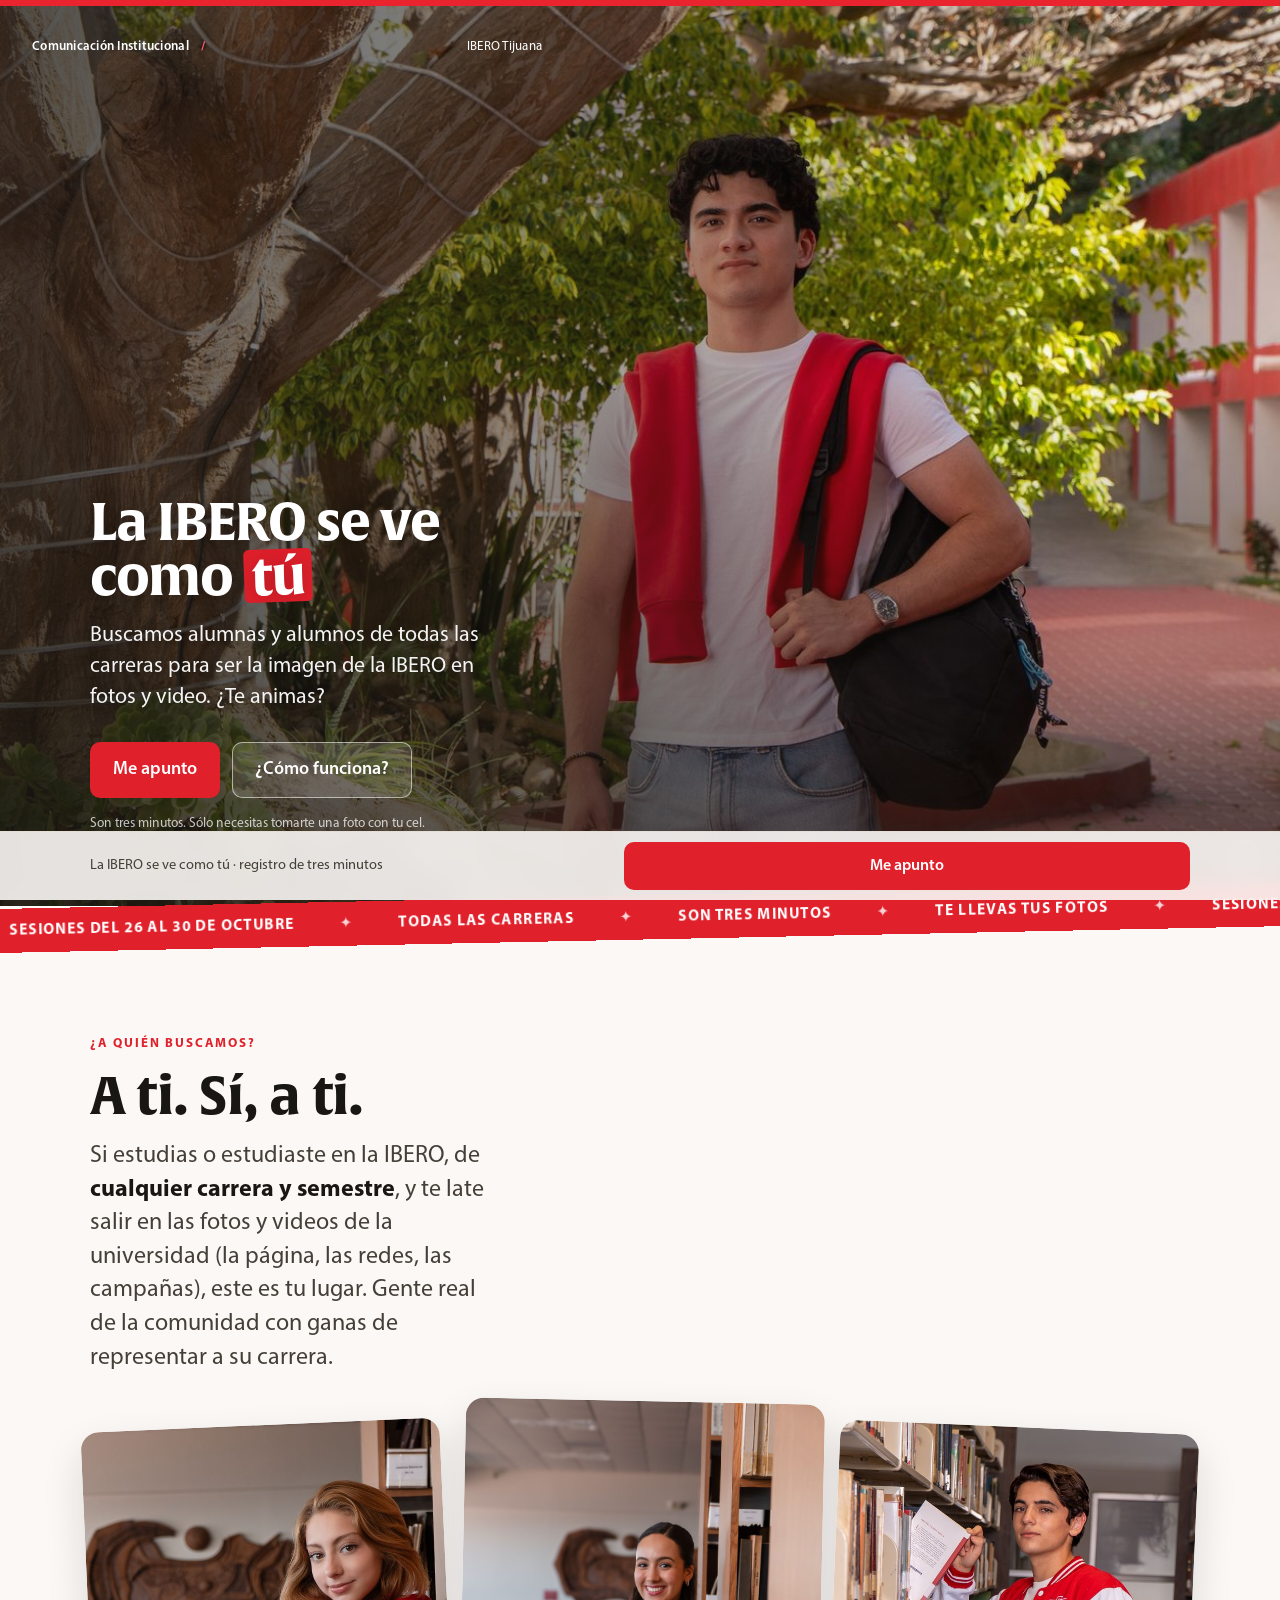
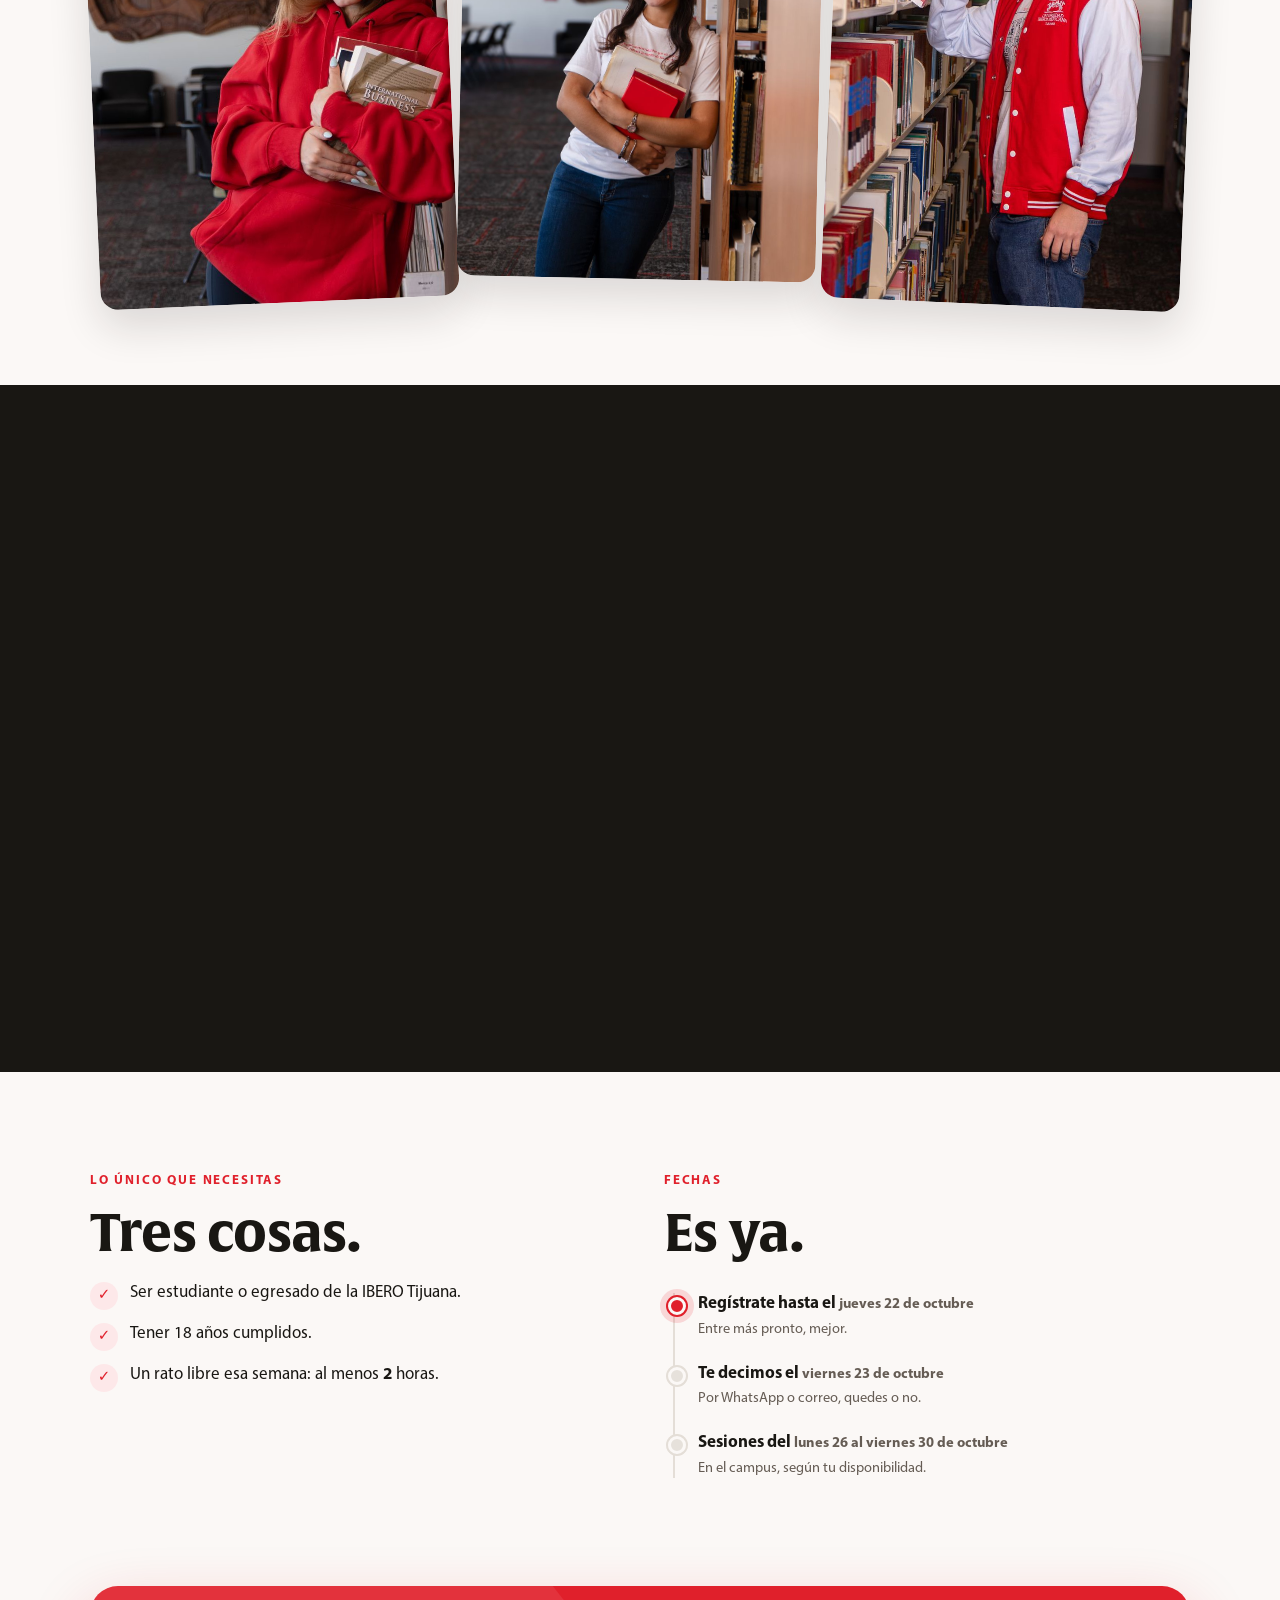
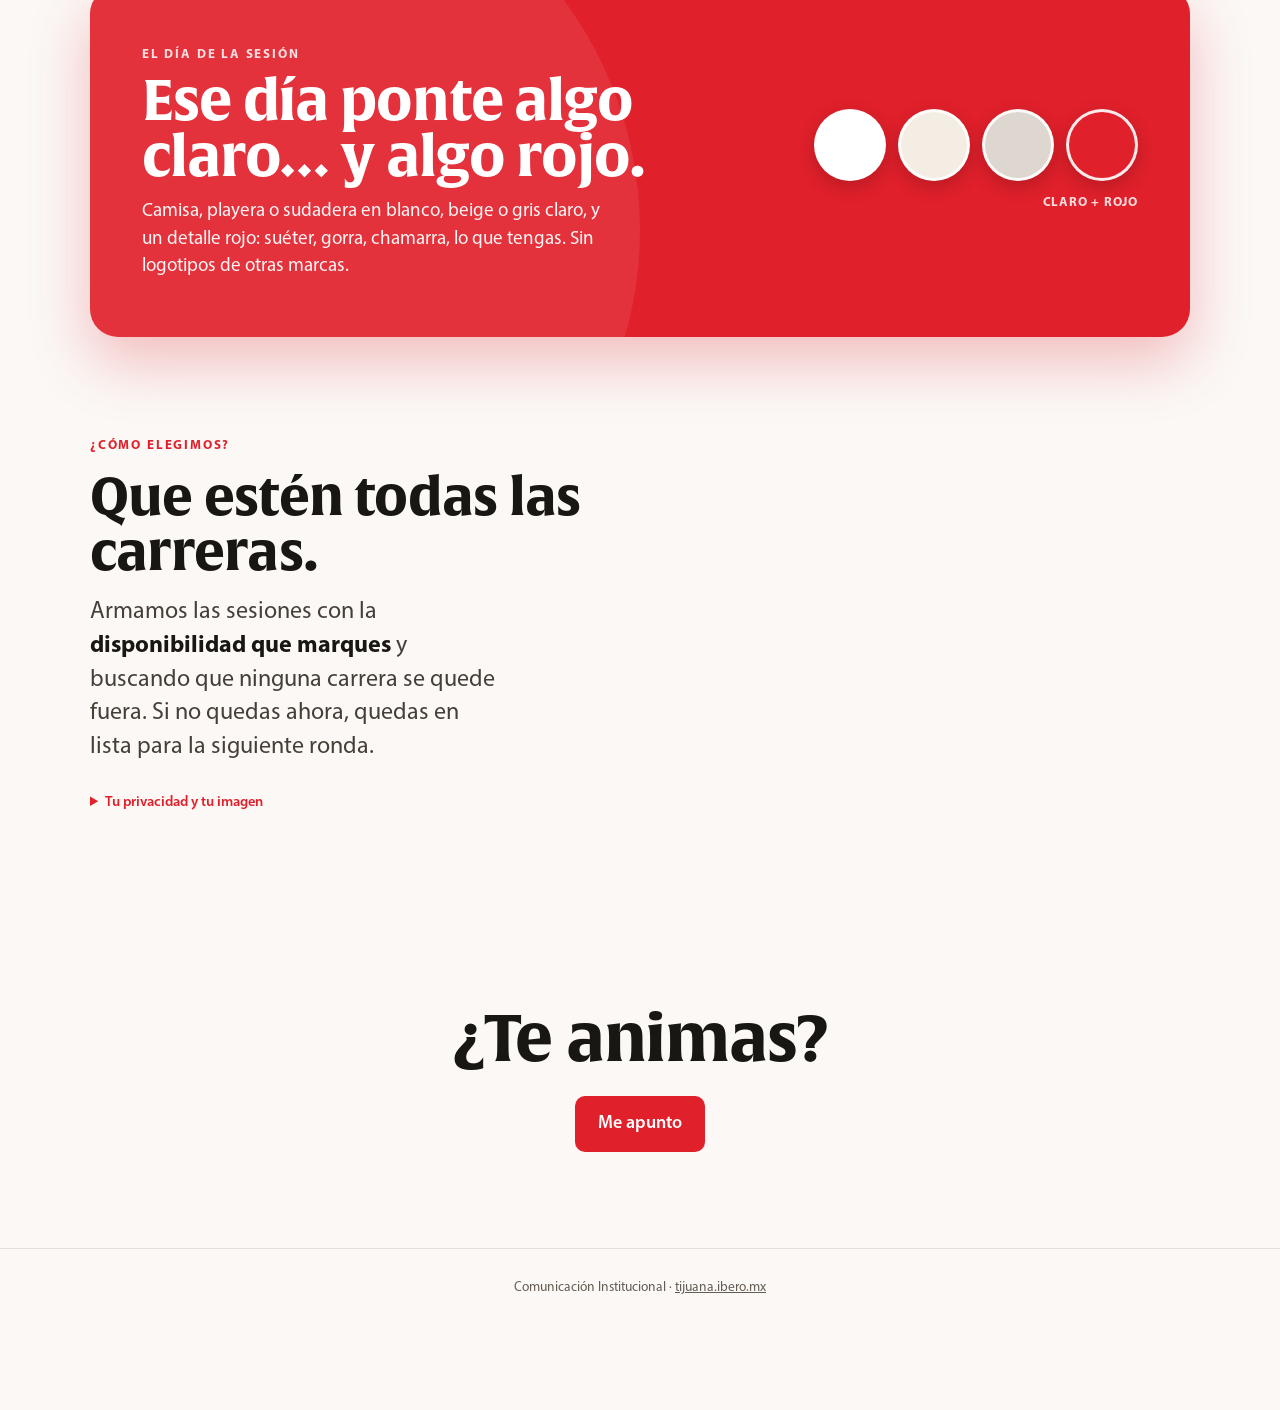
==== index.html @ a11f4ee4 "No convocados: todos los registrados sin sesión, de cualquier carrera v1.20" ====
<!doctype html>
<html lang="es">
<head>
<meta charset="utf-8">
<meta name="viewport" content="width=device-width, initial-scale=1, viewport-fit=cover">
<title>La IBERO se ve como tú · Convocatoria</title>
<meta name="description" content="Convocatoria para alumnas y alumnos de IBERO Tijuana que quieran ser la imagen de la universidad en fotos y video.">
<link rel="icon" href="data:image/svg+xml,%3Csvg xmlns='http://www.w3.org/2000/svg' viewBox='0 0 32 32'%3E%3Crect width='32' height='32' rx='7' fill='%23E0202B'/%3E%3Ccircle cx='16' cy='13' r='5' fill='%23fff'/%3E%3Cpath d='M7 27c1.5-5 5-7 9-7s7.5 2 9 7z' fill='%23fff'/%3E%3C/svg%3E">
<link rel="stylesheet" href="tipografia.css?v=1.20">
<link rel="stylesheet" href="estilos.css?v=1.20">
<link rel="stylesheet" href="inicio.css?v=1.20">
</head>
<body class="alegre">
<main>

  <!-- ══ Inicio · landing ═════════════════════════════════ -->
  <section id="inicio" class="vista">

    <header class="portada">
      <img class="fondo" id="portada-foto" alt="">
      <p class="rotulo"><b id="rotulo-area"></b> <span class="barra">/</span> IBERO Tijuana</p>
      <div class="dentro">
        <h1 class="entra" id="titulo"></h1>
        <p class="bajada entra" id="bajada"></p>
        <div class="acciones-portada entra">
          <button id="btn-empezar" class="btn primario grande">Me apunto</button>
          <a class="btn claro grande" href="#como">¿Cómo funciona?</a>
        </div>
        <p class="meta entra" style="color:rgba(255,255,255,.75);margin-top:16px">Son tres minutos. Sólo necesitas tomarte una foto con tu cel.</p>
      </div>
      <div class="pista" aria-hidden="true"></div>
    </header>

    <div class="cinta" aria-hidden="true"><div class="carril" id="cinta"></div></div>

    <section class="seccion" id="como">
      <div class="dentro">
        <span class="sello revela">¿A quién buscamos?</span>
        <h2 class="titulo-seccion revela">A ti. Sí, a ti.</h2>
        <p class="texto-grande revela" data-retardo="1">Si estudias o estudiaste en la IBERO, de <b>cualquier carrera y semestre</b>, y te late salir en las fotos y videos de la universidad (la página, las redes, las campañas), este es tu lugar. Gente real de la comunidad con ganas de representar a su carrera.</p>
        <div class="galeria revela" data-retardo="2" id="galeria"></div>
      </div>
    </section>

    <section class="seccion oscura">
      <div class="dentro">
        <span class="sello revela">¿Qué vas a hacer?</span>
        <h2 class="titulo-seccion revela">Nosotros ponemos la producción. Tú, la actitud.</h2>
        <div class="pasos3">
          <div class="paso3 revela" data-retardo="1">
            <div class="num">01</div>
            <h3>Te apuntas</h3>
            <p>Llenas este registro: tus datos, una foto para reconocerte y las horas en que puedes esa semana.</p>
          </div>
          <div class="paso3 revela" data-retardo="2">
            <div class="num">02</div>
            <h3>Te convocamos</h3>
            <p>El <span id="txt-aviso"></span> te decimos si quedaste en esta ronda, y en qué sesión. Todas las personas reciben respuesta.</p>
          </div>
          <div class="paso3 revela" data-retardo="3">
            <div class="num">03</div>
            <h3>La sesión</h3>
            <p>Una o dos sesiones de foto y video en el campus, de una a dos horas, entre el <span id="txt-rango"></span>. Te llevas <span id="txt-incentivo"></span>.</p>
          </div>
        </div>
      </div>
    </section>

    <section class="seccion">
      <div class="dentro dos">
        <div>
          <span class="sello revela">Lo único que necesitas</span>
          <h2 class="titulo-seccion revela">Tres cosas.</h2>
          <ul class="lista-check revela" data-retardo="1">
            <li><span>Ser estudiante o egresado de la IBERO Tijuana.</span></li>
            <li><span>Tener 18 años cumplidos.</span></li>
            <li><span>Un rato libre esa semana: al menos <b id="txt-minimo"></b> horas.</span></li>
          </ul>
        </div>
        <div>
          <span class="sello revela">Fechas</span>
          <h2 class="titulo-seccion revela">Es ya.</h2>
          <div class="linea-tiempo revela" data-retardo="1">
            <div class="hito fuerte"><div><b>Regístrate hasta el <span id="txt-cierre"></span></b><span>Entre más pronto, mejor.</span></div></div>
            <div class="hito"><div><b>Te decimos el <span id="txt-aviso-3"></span></b><span>Por WhatsApp o correo, quedes o no.</span></div></div>
            <div class="hito"><div><b>Sesiones del <span id="txt-rango-3"></span></b><span>En el campus, según tu disponibilidad.</span></div></div>
          </div>
        </div>
      </div>
    </section>

    <section class="seccion" style="padding-top:0">
      <div class="dentro">
        <div class="ropa revela">
          <div>
            <span class="sello">El día de la sesión</span>
            <h2 id="ropa-titulo"></h2>
            <p id="ropa-texto"></p>
          </div>
          <div class="muestras" id="ropa-muestras"></div>
        </div>
      </div>
    </section>

    <section class="seccion" style="padding-top:0">
      <div class="dentro">
        <span class="sello revela">¿Cómo elegimos?</span>
        <h2 class="titulo-seccion revela">Que estén todas las carreras.</h2>
        <p class="texto-grande revela" data-retardo="1">Armamos las sesiones con la <b>disponibilidad que marques</b> y buscando que ninguna carrera se quede fuera. Si no quedas ahora, quedas en lista para la siguiente ronda.</p>
        <details class="privacidad revela" data-retardo="2" style="margin-top:28px">
          <summary>Tu privacidad y tu imagen</summary>
          <p>Tus datos y la foto del registro sólo los ve el equipo de Comunicación, para convocarte; la foto no se publica. Si participas en una sesión, autorizas que tu imagen aparezca en materiales de la IBERO.</p>
          <p><b>Tus datos.</b> Nombre, carrera, semestre, correo y teléfono sirven sólo para esta convocatoria: elegir, convocar y coordinar las sesiones. Los ve únicamente el equipo de Comunicación Institucional; no se comparten fuera de la universidad ni se usan para otra cosa.</p>
          <p><b>La foto del registro.</b> Es sólo para relacionar tu nombre con tu cara al convocarte. No se publica y se borra al cerrar la convocatoria, junto con los datos de quienes no participaron.</p>
          <p><b>Tu imagen en las sesiones.</b> Si participas, autorizas a la Universidad Iberoamericana Tijuana a captar, editar y usar tu imagen y tu voz, fija o en movimiento, en materiales institucionales (sitio web, redes sociales, impresos, campañas de admisión y promoción y publicidad en vía pública), sin límite de territorio. El día de la sesión firmas el formato de autorización de uso de imagen.</p>
          <p><b>Puedes cambiar de opinión.</b> Puedes pedir que no se use tu imagen en materiales futuros escribiendo al contacto de abajo. Lo ya publicado o impreso no siempre se puede retirar.</p>
          <p id="liga-aviso"></p>
        </details>
      </div>
    </section>

    <section class="seccion cierre">
      <div class="dentro">
        <h2 class="revela">¿Te animas?</h2>
        <div id="aviso-cerrado" class="aviso alerta oculto" style="display:inline-block">El registro ya cerró. ¡Gracias por tu interés!</div>
        <div class="revela" data-retardo="1"><button class="btn primario grande" data-empezar>Me apunto</button></div>
      </div>
    </section>

    <footer class="pie-landing" id="pie-inicio"></footer>

    <div class="cta-fija" id="cta-fija">
      <div class="dentro">
        <span>La IBERO se ve como tú · registro de tres minutos</span>
        <button class="btn primario" data-empezar>Me apunto</button>
      </div>
    </div>
  </section>

  <!-- ══ Pasos ════════════════════════════════════════════ -->
  <section id="pasos" class="vista hoja oculto">
    <p class="rotulo"><b id="rotulo-area-2"></b> <span class="barra">/</span> IBERO Tijuana</p>
    <div class="progreso" style="margin-top:14px">
      <span class="paso-de" id="paso-de">Paso 1 de 4</span>
      <span class="barra"><i id="barra-progreso" style="width:25%"></i></span>
    </div>

    <!-- Paso 1 · datos -->
    <form id="paso-1" class="tarjeta paso" novalidate>
      <h2>Cuéntanos de ti</h2>
      <label class="campo">
        <span>Nombre completo</span>
        <input name="nombre" type="text" autocomplete="name" required minlength="5" maxlength="120" placeholder="Como aparece en tu credencial">
        <small class="error">Escribe tu nombre completo.</small>
      </label>
      <label class="campo">
        <span>Carrera</span>
        <select name="carrera" required><option value="">Elige tu carrera</option></select>
        <small class="error">Elige tu carrera.</small>
      </label>
      <label class="campo">
        <span>Semestre</span>
        <select name="semestre" required><option value="">Elige</option></select>
        <small class="ayuda">Si ya terminaste, elige «Egresado/a».</small>
        <small class="error">Elige tu semestre.</small>
      </label>
      <label class="campo">
        <span>Correo</span>
        <input name="correo" type="email" inputmode="email" autocomplete="email" required maxlength="120" placeholder="El que sí revisas">
        <small class="ayuda" id="ayuda-correo"></small>
        <small class="error">Escribe tu correo completo.</small>
      </label>
      <label class="campo">
        <span>Género</span>
        <select name="genero" required><option value="">Elige</option></select>
        <small class="error">Elige una opción.</small>
      </label>
      <label class="campo">
        <span>Teléfono o WhatsApp</span>
        <input name="telefono" type="tel" inputmode="tel" autocomplete="tel" required placeholder="10 dígitos">
        <small class="ayuda">Por aquí te avisamos si quedas.</small>
        <small class="error">Escribe un número de diez dígitos.</small>
      </label>
      <div class="acciones">
        <button type="button" class="btn secundario" data-atras>Atrás</button>
        <button type="submit" class="btn primario">Siguiente</button>
      </div>
    </form>

    <!-- Paso 2 · foto -->
    <div id="paso-2" class="tarjeta paso oculto">
      <h2>Una foto para reconocerte</h2>
      <p class="intro">Sólo para saber quién eres cuando te convoquemos. No se publica. De frente, con buena luz y sin lentes oscuros.</p>
      <div class="camara" id="camara">
        <video id="video" autoplay playsinline muted class="oculto"></video>
        <div class="guia oculto" id="guia"></div>
        <img id="foto-vista" alt="" class="oculto">
        <div class="vacio" id="camara-vacio"><span>Toca <b>Abrir la cámara</b> para tomarte la foto.</span></div>
      </div>
      <div id="camara-error" class="aviso alerta oculto"></div>
      <div class="camara-acciones">
        <button type="button" class="btn primario" id="btn-abrir-camara">Abrir la cámara</button>
        <button type="button" class="btn primario oculto" id="btn-tomar">Tomar la foto</button>
        <button type="button" class="btn secundario oculto" id="btn-repetir">Otra vez</button>
        <button type="button" class="btn secundario" id="btn-subir">Subir una foto</button>
        <input type="file" id="archivo" class="oculto" accept="image/*" capture="user">
      </div>
      <div class="acciones">
        <button type="button" class="btn secundario" data-atras>Atrás</button>
        <button type="button" class="btn primario" id="btn-foto-sig" disabled>Siguiente</button>
      </div>
    </div>

    <!-- Paso 3 · disponibilidad -->
    <div id="paso-3" class="tarjeta paso oculto">
      <h2>¿Cuándo puedes?</h2>
      <p class="intro">Marca <b>todas</b> las horas en que podrías estar en el campus del <span id="txt-rango-2"></span>. Toca o arrastra sobre las casillas; toca el día para marcarlo completo.</p>
      <div class="rejilla-envoltura">
        <div class="rejilla" id="rejilla" aria-label="Rejilla de disponibilidad"></div>
        <div class="rejilla-pie">
          <span>Marcaste <b id="cuenta-horas">0</b> horas</span>
          <button type="button" class="btn suave" id="btn-limpiar">Limpiar</button>
        </div>
      </div>
      <div id="aviso-horas" class="aviso alerta oculto"></div>
      <div class="acciones">
        <button type="button" class="btn secundario" data-atras>Atrás</button>
        <button type="button" class="btn primario" id="btn-disp-sig">Siguiente</button>
      </div>
    </div>

    <!-- Paso 4 · consentimiento -->
    <div id="paso-4" class="tarjeta paso oculto">
      <h2>Todo listo</h2>
      <div class="resumen">
        <img id="resumen-foto" alt="Tu foto">
        <dl id="resumen-datos"></dl>
      </div>
      <p class="meta" style="margin-top:8px">Disponibilidad: <b id="resumen-horas"></b>. Si algo está mal, regresa con <b>Atrás</b>.</p>

      <label class="casilla" id="casilla-datos">
        <input type="checkbox" id="chk-datos">
        <span>Acepto que Comunicación Institucional use estos datos y mi foto <b>sólo para esta convocatoria</b>, como dice el aviso de privacidad.</span>
      </label>
      <label class="casilla" id="casilla-imagen">
        <input type="checkbox" id="chk-imagen">
        <span>Si quedo convocado, <b>autorizo que mi imagen y mi voz aparezcan</b> en los materiales de la IBERO Tijuana, y firmaré la autorización el día de la sesión.</span>
      </label>
      <div id="aviso-envio" class="aviso peligro oculto"></div>
      <div class="acciones">
        <button type="button" class="btn secundario" data-atras>Atrás</button>
        <button type="button" class="btn primario" id="btn-enviar">Enviar mi registro</button>
      </div>
    </div>
  </section>

  <!-- ══ Listo ════════════════════════════════════════════ -->
  <section id="listo" class="vista hoja oculto">
    <p class="rotulo"><b id="rotulo-area-3"></b> <span class="barra">/</span> IBERO Tijuana</p>
    <div class="tarjeta centrado con-foto" style="margin-top:14px">
      <img id="listo-foto" class="foto-cabecera" alt="">
      <div class="cuerpo">
        <h2 id="listo-titulo">¡Ya quedó!</h2>
        <p class="intro">Tu registro está guardado. Te avisamos el <b id="txt-aviso-2"></b> por WhatsApp o correo, quedes o no.</p>
        <div id="aviso-prueba" class="aviso alerta oculto"></div>
        <div class="recordatorio">
          <div class="muestras" id="recordatorio-muestras"></div>
          <p><b id="recordatorio-titulo"></b><br>Por si te toca sesión: ve apartando la ropa.</p>
        </div>
        <p class="intro" style="margin-top:18px">Mientras, corre la voz en tu carrera: entre más carreras, mejor.</p>
      </div>
    </div>
    <footer class="pie" id="pie-listo"></footer>
  </section>

</main>
<div id="etiqueta-prueba" class="etiqueta-prueba oculto">Modo prueba · se puede avanzar sin llenar</div>
<canvas id="lienzo" class="oculto"></canvas>
<script src="config.js?v=1.20"></script>
<script src="almacen.js?v=1.20"></script>
<script src="formulario.js?v=1.20"></script>
</body>
</html>
---- tipografia.css ----
/* Tipografía institucional · copiada tal cual de LA PIZARRA/web/herramientas/generador-piezas.html
   (Alverata 400/700 y MyriadIbero 400/600/700, con acentos completos). No se regenera. */
@font-face{font-family:'Alverata';src:url([data-uri]) format('woff2');font-weight:400;font-style:normal;font-display:block}
@font-face{font-family:'Alverata';src:url([data-uri]) format('woff2');font-weight:700;font-style:normal;font-display:block}
@font-face{font-family:'MyriadIbero';src:url([data-uri]) format('woff2');font-weight:400;font-style:normal;font-display:block}
@font-face{font-family:'MyriadIbero';src:url([data-uri]) format('woff2');font-weight:600;font-style:normal;font-display:block}
@font-face{font-family:'MyriadIbero';src:url([data-uri]) format('woff2');font-weight:700;font-style:normal;font-display:block}
---- estilos.css ----
/* ═══════════════════════════════════════════════════════════
   Convocatoria · La IBERO se ve como tú
   Paleta editorial de LA PIZARRA (rojos oscuros, grises, negro,
   blanco; nunca naranja). Tema claro fijo: es un formulario
   público que se lee en celular y la interfaz del equipo es clara
   por decisión de Leo.
   ═══════════════════════════════════════════════════════════ */

:root {
  color-scheme: light;

  --capa-hundida: #E6E1DB;
  --capa-0:       #F1EDE9;   /* fondo de vista */
  --capa-1:       #FAF8F6;
  --capa-2:       #FFFFFF;   /* tarjeta */

  --tinta:        #191713;   /* 17.90 s/blanco */
  --tinta-media:  #463F38;   /* 10.35 */
  --tinta-tenue:  #655C54;   /*  6.54 */

  --marca-solida: #7B1E2E;   /* relleno; blanco encima = 10.16 */
  --marca-tinta:  #7B1E2E;
  --marca-velo:   #F6E9EB;
  --rojo-ibero:   #ea242f;   /* el filete superior */
  --accion:       #7B1E2E;   /* botón principal y acentos; la convocatoria lo sube a vivo */
  --accion-hover: #691a27;

  --linea-sutil:   #E4DED7;
  --linea-control: #857F77;  /* 3.96 s/blanco */
  --foco:          #7B1E2E;

  --ok:      #2E6B41;  --ok-velo:      #E4EFE7;
  --alerta:  #7A5A1B;  --alerta-velo:  #F5EEDD;
  --peligro: #96232B;  --peligro-velo: #F7E6E7;
  --info:    #2F4E7A;  --info-velo:    #E6EDF6;

  --f-titulo: 'Alverata', 'Iberoamericana', Georgia, serif;
  --f-texto:  'MyriadIbero', 'Iberoamericana', 'Segoe UI', system-ui, sans-serif;

  --radio: 10px;
  --sombra: 0 1px 2px rgba(25,23,19,.06), 0 6px 18px rgba(25,23,19,.06);
}

* { box-sizing: border-box; }
html { -webkit-text-size-adjust: 100%; }
body {
  margin: 0;
  background: var(--capa-0);
  color: var(--tinta);
  font: 16px/1.5 var(--f-texto);
  min-height: 100vh;
}
body::before {
  /* el filete institucional: rojo de la rúbrica, 6 px, arriba */
  content: ''; display: block; height: 6px; background: var(--rojo-ibero);
}

h1, h2, h3 { font-family: var(--f-titulo); font-weight: 700; line-height: 1.15; margin: 0; }
h1 { font-size: clamp(28px, 7vw, 40px); letter-spacing: -.01em; }
h2 { font-size: 22px; }
h3 { font-size: 17px; }
p { margin: 0; }
a { color: var(--marca-tinta); }
strong { font-weight: 700; }
small, .meta { font-size: 13.5px; color: var(--tinta-tenue); }

/* ── Rótulo de área (lockup del manual) ───────────────── */
.rotulo {
  display: inline-flex; align-items: center; gap: 8px;
  font-size: 13px; letter-spacing: .02em; color: var(--tinta-media);
}
.rotulo b { font-weight: 600; color: var(--tinta); }
.rotulo .barra { color: var(--accion); font-weight: 700; }

/* ── Hoja centrada ──────────────────────────────────────── */
.hoja { width: 100%; max-width: 560px; margin: 0 auto; padding: 28px 16px 72px; box-sizing: border-box; }
section.hoja.oculto { display: none !important; }
.hoja.ancha { max-width: none; padding-left: 20px; padding-right: 20px; }

.tarjeta {
  background: var(--capa-2); border: 1px solid var(--linea-sutil);
  border-radius: 14px; box-shadow: var(--sombra); padding: 22px 20px;
}
.tarjeta + .tarjeta { margin-top: 14px; }

/* ── Botones ───────────────────────────────────────────── */
.btn {
  display: inline-flex; align-items: center; justify-content: center; gap: 8px;
  min-height: 48px; padding: 0 22px; border-radius: var(--radio);
  border: 1px solid transparent; font: 600 16px/1 var(--f-texto);
  cursor: pointer; text-decoration: none; -webkit-tap-highlight-color: transparent;
  transition: background .15s, box-shadow .15s, transform .05s;
}
.btn:active { transform: translateY(1px); }
.btn.primario { background: var(--accion); color: #fff; }
.btn.primario:hover { background: var(--accion-hover); }
.btn.grande { min-height: 56px; font-size: 18px; }
.btn.secundario { background: var(--capa-2); color: var(--tinta); border-color: var(--linea-control); }
.btn.secundario:hover { background: var(--capa-1); }
.btn.suave { background: transparent; color: var(--marca-tinta); border-color: transparent; min-height: 40px; padding: 0 10px; }
.btn.peligro { background: var(--capa-2); color: var(--peligro); border-color: var(--peligro); }
.btn.ancho { width: 100%; }
.btn:disabled { opacity: .45; cursor: not-allowed; }
.btn:focus-visible, input:focus-visible, select:focus-visible, textarea:focus-visible, .celda:focus-visible {
  outline: 3px solid var(--foco); outline-offset: 2px;
}

/* ── Campos ────────────────────────────────────────────── */
.campo { display: block; margin-top: 16px; }
.campo > span {
  display: block; font-size: 14px; font-weight: 600; color: var(--tinta-media);
  margin-bottom: 6px;
}
.campo > span em { font-style: normal; font-weight: 400; color: var(--tinta-tenue); }
.campo input, .campo select, .campo textarea {
  width: 100%; min-height: 48px; padding: 10px 14px;
  border: 1px solid var(--linea-control); border-radius: var(--radio);
  background: var(--capa-2); color: var(--tinta);
  font: 16px/1.4 var(--f-texto);   /* 16 px: iOS no hace zoom */
}
.campo textarea { min-height: 90px; resize: vertical; }
.campo input:invalid:not(:placeholder-shown) { border-color: var(--peligro); }
.campo .ayuda { display: block; margin-top: 5px; font-size: 13px; color: var(--tinta-tenue); }
.campo .error { display: none; margin-top: 5px; font-size: 13.5px; color: var(--peligro); font-weight: 600; }
.campo.mal input, .campo.mal select { border-color: var(--peligro); }
.campo.mal .error { display: block; }
.fila { display: grid; grid-template-columns: 1fr 1fr; gap: 12px; }
@media (max-width: 420px) { .fila { grid-template-columns: 1fr; gap: 0; } }

/* ── Avisos ────────────────────────────────────────────── */
.aviso {
  border-radius: var(--radio); padding: 12px 14px; font-size: 14.5px;
  border: 1px solid transparent; margin-top: 14px;
}
.aviso.ok      { background: var(--ok-velo);      color: var(--ok);      border-color: #c6ddcc; }
.aviso.alerta  { background: var(--alerta-velo);  color: var(--alerta);  border-color: #e4d6b4; }
.aviso.peligro { background: var(--peligro-velo); color: var(--peligro); border-color: #ebc9cc; }
.aviso.info    { background: var(--info-velo);    color: var(--info);    border-color: #c5d3e6; }

.chip {
  display: inline-block; padding: 3px 10px; border-radius: 20px;
  font-size: 12.5px; font-weight: 600; letter-spacing: .02em; white-space: nowrap;
}
.chip.nueva      { background: var(--info-velo);    color: var(--info); }
.chip.convocada  { background: var(--ok-velo);      color: var(--ok); }
.chip.descartada { background: var(--capa-hundida); color: var(--tinta-tenue); }

/* ── Casillas ──────────────────────────────────────────── */
.casilla {
  display: grid; grid-template-columns: 26px 1fr; gap: 12px; align-items: start;
  padding: 14px; border: 1px solid var(--linea-sutil); border-radius: var(--radio);
  background: var(--capa-1); margin-top: 12px; cursor: pointer; font-size: 15px;
}
.casilla input { width: 22px; height: 22px; margin: 2px 0 0; accent-color: var(--accion); cursor: pointer; }
.casilla.mal { border-color: var(--peligro); background: var(--peligro-velo); }

/* ── Progreso ──────────────────────────────────────────── */
.progreso { display: flex; align-items: center; gap: 10px; margin: 0 0 14px; }
.progreso .paso-de { font-size: 13px; font-weight: 600; color: var(--tinta-tenue); letter-spacing: .04em; text-transform: uppercase; }
.progreso .barra { flex: 1; height: 4px; background: var(--capa-hundida); border-radius: 4px; overflow: hidden; }
.progreso .barra i { display: block; height: 100%; background: var(--accion); transition: width .25s; }

.acciones { display: flex; gap: 10px; margin-top: 22px; }
.acciones .btn.primario { flex: 1; }

/* ── Rejilla de disponibilidad ─────────────────────────── */
.rejilla-envoltura { margin-top: 14px; }
.rejilla {
  display: grid; gap: 4px; user-select: none; touch-action: none;
  grid-template-columns: 52px repeat(var(--dias, 5), 1fr);
}
.rejilla .cabeza {
  text-align: center; font-size: 12.5px; line-height: 1.2; font-weight: 600;
  color: var(--tinta-media); padding: 6px 0; border-radius: 8px; cursor: pointer;
  background: var(--capa-1); border: 1px solid var(--linea-sutil);
}
.rejilla .cabeza b { display: block; font-size: 15px; color: var(--tinta); }
.rejilla .cabeza.llena { background: var(--marca-velo); border-color: var(--accion); color: var(--accion); }
.rejilla .hora {
  font-size: 12.5px; color: var(--tinta-tenue); text-align: right; padding-right: 6px;
  display: flex; align-items: center; justify-content: flex-end; font-variant-numeric: tabular-nums;
}
.celda {
  min-height: 38px; border-radius: 7px; border: 1px solid var(--linea-sutil);
  background: var(--capa-2); cursor: pointer; transition: background .08s;
}
.celda.si { background: var(--accion); border-color: var(--accion); }
.celda.si::after { content: '✓'; color: #fff; font-size: 14px; font-weight: 700; display: block; text-align: center; line-height: 36px; }
.rejilla-pie { display: flex; justify-content: space-between; align-items: center; margin-top: 10px; font-size: 14px; color: var(--tinta-media); }
.rejilla-pie b { color: var(--accion); }

/* ── Cámara ─────────────────────────────────────────────── */
.camara {
  position: relative; width: 100%; max-width: 320px; margin: 14px auto 0;
  aspect-ratio: 3 / 4; background: var(--capa-hundida); border-radius: 14px; overflow: hidden;
}
.camara video, .camara img, .camara canvas {
  width: 100%; height: 100%; object-fit: cover; display: block;
}
.camara video { transform: scaleX(-1); }   /* espejo, como se ve uno en el teléfono */
.camara .guia {
  position: absolute; inset: 10% 18%; border: 2px dashed rgba(255,255,255,.75);
  border-radius: 50% / 40%; pointer-events: none;
}
.camara .vacio {
  position: absolute; inset: 0; display: grid; place-items: center; text-align: center;
  padding: 24px; color: var(--tinta-tenue); font-size: 14.5px;
}
.camara-acciones { display: flex; flex-wrap: wrap; gap: 10px; justify-content: center; margin-top: 14px; }
input[type=file].oculto { position: absolute; width: 1px; height: 1px; opacity: 0; pointer-events: none; }

/* ── Resumen final ─────────────────────────────────────── */
.resumen { display: grid; grid-template-columns: 72px 1fr; gap: 14px; align-items: center; margin-top: 14px; }
.resumen img { width: 72px; height: 96px; object-fit: cover; border-radius: 8px; }
.resumen dl { margin: 0; font-size: 14.5px; }
.resumen dt { color: var(--tinta-tenue); font-size: 12.5px; }
.resumen dd { margin: 0 0 4px; }

.folio {
  font: 700 34px/1 var(--f-titulo); letter-spacing: .08em; color: var(--accion);
  text-align: center; margin: 16px 0 6px;
}

/* ── Lista para leer (inicio) ──────────────────────────── */
.bloques { display: grid; gap: 14px; margin-top: 18px; }
.bloque h3 { color: var(--accion); margin-bottom: 4px; }
.bloque p { font-size: 15.5px; color: var(--tinta-media); }
details.privacidad { margin-top: 14px; font-size: 14.5px; color: var(--tinta-media); }
details.privacidad summary { cursor: pointer; font-weight: 600; color: var(--accion); }
details.privacidad p { margin-top: 8px; }

footer.pie { text-align: center; font-size: 13px; color: var(--tinta-tenue); margin-top: 28px; line-height: 1.6; }
footer.pie a { color: inherit; }

.oculto { display: none !important; }
.centrado { text-align: center; }

/* ═══ Vista del equipo ══════════════════════════════════ */
.barra-equipo {
  display: flex; flex-wrap: wrap; align-items: center; gap: 10px 14px; margin-bottom: 18px;
}
.barra-equipo h1 { font-size: 26px; }
.barra-equipo .rotulo { display: flex; gap: 8px; width: max-content; }
.barra-equipo .cuenta { font-size: 14px; color: var(--tinta-tenue); }
.barra-equipo .derecha { margin-left: auto; display: flex; gap: 8px; flex-wrap: wrap; }
.btn.chico { min-height: 38px; padding: 0 14px; font-size: 14px; }

.filtros { display: flex; flex-wrap: wrap; gap: 10px; align-items: end; margin-top: 14px; }
.filtros .campo { margin: 0; flex: 1 1 160px; }
.filtros .campo input, .filtros .campo select { min-height: 42px; padding: 6px 12px; font-size: 15px; }

.dos-columnas { display: grid; grid-template-columns: minmax(0, 1fr) minmax(0, 1fr); gap: 18px; margin-top: 18px; align-items: start; }
@media (max-width: 900px) { .dos-columnas { grid-template-columns: 1fr; } }

/* mapa de calor */
.calor {
  display: grid; gap: 3px; margin-top: 12px;
  grid-template-columns: 52px repeat(var(--dias, 5), 1fr);
}
.calor .cabeza { text-align: center; font-size: 12.5px; font-weight: 600; color: var(--tinta-media); padding: 4px 0; line-height: 1.2; }
.calor .cabeza b { display: block; font-size: 14px; color: var(--tinta); }
.calor .hora { font-size: 12px; color: var(--tinta-tenue); text-align: right; padding-right: 6px; display: flex; align-items: center; justify-content: flex-end; font-variant-numeric: tabular-nums; }
.calor .c {
  min-height: 34px; border-radius: 6px; display: grid; place-items: center;
  font-size: 13.5px; font-weight: 600; cursor: pointer; border: 2px solid transparent;
  font-variant-numeric: tabular-nums; -webkit-tap-highlight-color: transparent;
}
.calor .c.elegida { border-color: var(--tinta); }
.calor-leyenda { display: flex; align-items: center; gap: 8px; margin-top: 10px; font-size: 12.5px; color: var(--tinta-tenue); }
.calor-leyenda i { display: inline-block; width: 18px; height: 12px; border-radius: 3px; }

/* sesiones */
.sesiones { display: grid; grid-template-columns: repeat(auto-fit, minmax(260px, 1fr)); gap: 12px; margin-top: 12px; }
.sesion { border: 1px solid var(--linea-sutil); border-radius: 14px; background: var(--capa-1); padding: 12px 14px 14px; display: flex; flex-direction: column; gap: 8px; }
.sesion .cuando { display: flex; align-items: baseline; gap: 10px; flex-wrap: wrap; }
.sesion .cuando b { font: 700 18px/1.1 var(--f-titulo); color: var(--tinta); }
.sesion .cuando span { font-size: 13px; color: var(--tinta-tenue); }
.sesion .quienes { display: grid; gap: 4px; }
.sesion .persona { display: grid; grid-template-columns: 30px 1fr auto; gap: 8px; align-items: center; background: var(--capa-2); border: 1px solid var(--linea-sutil); border-radius: 9px; padding: 4px 6px 4px 4px; font-size: 13px; cursor: pointer; }
.sesion .persona:hover { border-color: var(--linea-control); }
.sesion .persona img, .sesion .persona .sinfoto { width: 30px; height: 38px; object-fit: cover; border-radius: 6px; background: var(--capa-hundida); display: grid; place-items: center; font: 700 13px var(--f-titulo); color: var(--tinta-tenue); }
.sesion .persona .quien { min-width: 0; }
.sesion .persona .quien b { display: block; white-space: nowrap; overflow: hidden; text-overflow: ellipsis; font-size: 13px; }
.sesion .persona .quien small { display: block; color: var(--tinta-tenue); font-size: 11.5px; white-space: nowrap; overflow: hidden; text-overflow: ellipsis; }
.sesion .persona .quien small i { font-style: normal; color: var(--tinta-media); font-weight: 600; }
.sesion .persona .quien small i.ojo { color: var(--alerta); }
.sesion .quitar { border: 0; background: none; color: var(--tinta-tenue); font-size: 18px; line-height: 1; cursor: pointer; padding: 2px 6px; border-radius: 6px; }
.sesion .quitar:hover { background: var(--peligro-velo); color: var(--peligro); }
.sesion .agregar { display: flex; gap: 6px; margin-top: 4px; }
.sesion .agregar select { flex: 1; min-height: 36px; padding: 4px 8px; font-size: 13px; border: 1px solid var(--linea-control); border-radius: 8px; background: var(--capa-2); color: var(--tinta); }
.sesion .vacia { font-size: 13px; color: var(--tinta-tenue); padding: 6px 2px; }

/* WhatsApp */
.wa { display: inline-flex; align-items: center; gap: 5px; border: 1px solid var(--ok); background: var(--capa-2); color: var(--ok);
      font: 700 12px var(--f-texto); padding: 4px 9px; border-radius: 14px; cursor: pointer; white-space: nowrap; }
.wa svg { width: 13px; height: 13px; fill: currentColor; flex: none; }
.wa:hover { background: var(--ok-velo); }
.wa.hecho { border-color: var(--linea-sutil); color: var(--tinta-tenue); font-weight: 600; }
.wa.hecho:hover { background: var(--capa-1); }
.wa-confirma { display: inline-flex; align-items: center; gap: 4px; font-size: 12px; font-weight: 700; color: var(--alerta); white-space: nowrap; }
.wa-confirma .wa { padding: 3px 9px; }
.wa-confirma .wa.si { background: var(--ok); color: #fff; border-color: var(--ok); }
.wa-confirma .wa.no { color: var(--tinta-tenue); border-color: var(--linea-control); }
.sesion .persona { grid-template-columns: 30px 1fr auto auto; }
.sesion.no-convocados { background: var(--capa-0); border-style: dashed; }
.avisos-resumen { margin-top: 12px; }
.avisos-resumen b { color: var(--tinta); }
.ficha-wa { margin-left: auto; display: flex; align-items: center; gap: 8px; }
.ficha-wa .wa { font-size: 13.5px; padding: 9px 14px; border-radius: var(--radio); }
.ficha-wa small { color: var(--tinta-tenue); font-size: 12px; }

/* estadísticas */
.estadisticas .paneles { display: grid; grid-template-columns: minmax(0, 1.4fr) minmax(0, 1fr); gap: 28px; margin-top: 16px; }
@media (max-width: 900px) { .estadisticas .paneles { grid-template-columns: 1fr; } }
.panel h3 { font-size: 15px; margin-bottom: 10px; }
.panel h3 small { font-weight: 400; color: var(--tinta-tenue); font-size: 12.5px; }
.barras { display: grid; gap: 5px; }
.barra {
  display: grid; grid-template-columns: minmax(120px, 190px) 1fr 44px; align-items: center; gap: 10px;
  background: none; border: 0; padding: 3px 4px; border-radius: 8px; font: inherit; color: var(--tinta); cursor: pointer; text-align: left;
}
.barra:hover { background: var(--capa-1); }
.barra.activo { background: color-mix(in srgb, var(--tono) 12%, white); }
.barra .nombre { font-size: 13px; white-space: nowrap; overflow: hidden; text-overflow: ellipsis; display: flex; align-items: center; gap: 7px; }
.barra .nombre i { width: 9px; height: 9px; border-radius: 50%; background: var(--tono); flex: none; }
.barra .pista { height: 14px; background: var(--capa-hundida); border-radius: 7px; overflow: hidden; }
.barra .pista b { display: block; height: 100%; background: var(--tono); border-radius: 7px; min-width: 2px; }
.barra .n { font-size: 13px; font-weight: 700; font-variant-numeric: tabular-nums; text-align: right; }
.barra .n small { font-weight: 400; color: var(--tinta-tenue); font-size: 11px; }
.barra.cero { opacity: .55; }
.barra.cero .pista b { display: none; }
.faltan { margin-top: 10px; font-size: 13px; }
.faltan b { color: var(--peligro); }
.genero-barra { display: flex; height: 26px; border-radius: 8px; overflow: hidden; background: var(--capa-hundida); }
.genero-barra button { border: 0; padding: 0 8px; min-width: 34px; color: #fff; font: 700 13px var(--f-texto); cursor: pointer; white-space: nowrap; overflow: hidden; }
.genero-barra button.activo { outline: 3px solid var(--tinta); outline-offset: -3px; }
.genero-barra .mujer { background: #A32A6E; } .genero-barra .hombre { background: #2F4E7A; } .genero-barra .otro { background: #655C54; } .genero-barra .sin { background: #B9B0A8; color: var(--tinta); }
.mejores { margin: 0; padding-left: 20px; font-size: 13.5px; display: grid; gap: 4px; }
.mejores li span { color: var(--tinta-tenue); }
.mejores li b { font-variant-numeric: tabular-nums; }
.mejores li { cursor: pointer; }
.mejores li:hover { color: var(--marca-tinta); }
.fichas-cabeza { align-items: center; }

/* cifras y carreras */
.cifras { display: flex; flex-wrap: wrap; gap: 8px 28px; align-items: baseline; }
.cifras b { font: 700 26px/1 var(--f-titulo); color: var(--tinta); margin-right: 6px; }
.cifras span { font-size: 14px; color: var(--tinta-tenue); }
.carreras { display: flex; flex-wrap: wrap; gap: 8px; margin-top: 14px; }
.carrera-chip {
  display: inline-flex; align-items: center; gap: 8px; padding: 6px 12px 6px 8px; border-radius: 20px;
  border: 1px solid var(--linea-sutil); background: var(--capa-2); font: 600 13.5px var(--f-texto); color: var(--tinta-media);
  cursor: pointer; -webkit-tap-highlight-color: transparent;
}
.carrera-chip i { width: 12px; height: 12px; border-radius: 50%; display: block; background: var(--tono); }
.carrera-chip b { font-size: 13px; color: #fff; background: var(--tono); padding: 1px 8px; border-radius: 12px; font-variant-numeric: tabular-nums; }
.carrera-chip.vacio { opacity: .5; }
.carrera-chip.activo { border-color: var(--tono); background: color-mix(in srgb, var(--tono) 10%, white); color: var(--tinta); }
.carrera-chip:hover { border-color: var(--tono); }
.cabeza-seccion { display: flex; flex-wrap: wrap; justify-content: space-between; align-items: flex-end; gap: 10px 20px; margin-bottom: 8px; }
.cabeza-seccion .meta { margin-top: 2px; }
.filtros.compactos { margin-top: 0; }
.filtros.compactos .campo { flex: 0 1 200px; }
.calor.ancho { grid-template-columns: 52px repeat(var(--dias, 5), 1fr); }
.calor.ancho .c { min-height: 30px; font-size: 13px; }
/* dos columnas: el calendario a la izquierda, fijo al hacer scroll; las fichas a la derecha */
.tablero-dos { display: grid; grid-template-columns: minmax(380px, 460px) minmax(0, 1fr); gap: 14px; margin-top: 14px; align-items: start; }
.tablero-dos > .tarjeta { margin-top: 0; }
.columna-calor { position: sticky; top: 12px; }
@media (max-width: 1000px) { .tablero-dos { grid-template-columns: 1fr; } .columna-calor { position: static; } }

/* fichas compactas en rejilla: foto chica a la izquierda, datos a la derecha */
.fichas { display: grid; grid-template-columns: repeat(auto-fill, minmax(290px, 1fr)); gap: 10px; margin-top: 14px; }
.ficha-mini {
  background: var(--capa-2); border: 1px solid var(--linea-sutil); border-radius: 12px; overflow: hidden; cursor: pointer;
  text-align: left; font: inherit; color: inherit; padding: 0; display: grid; grid-template-columns: 96px 1fr; gap: 10px;
  border-left: 5px solid var(--tono, var(--linea-sutil)); transition: box-shadow .15s, transform .15s;
}
.ficha-mini:hover { box-shadow: var(--sombra); transform: translateY(-1px); }
.ficha-mini .retrato { position: relative; background: var(--capa-hundida); min-height: 118px; }
.ficha-mini .retrato img { width: 100%; height: 100%; object-fit: cover; display: block; position: absolute; inset: 0; }
.ficha-mini .retrato .sinfoto { position: absolute; inset: 0; display: grid; place-items: center; font: 700 30px var(--f-titulo); color: var(--tinta-tenue); }
.ficha-mini .retrato .chip { position: absolute; left: 5px; top: 5px; font-size: 11px; padding: 2px 7px; box-shadow: 0 1px 3px rgba(0,0,0,.2); }
.ficha-mini .retrato .horas { position: absolute; right: 5px; bottom: 5px; background: rgba(25,23,19,.78); color: #fff; font-size: 11.5px; font-weight: 700; padding: 2px 7px; border-radius: 10px; }
.ficha-mini .cuerpo { padding: 9px 10px 9px 0; display: grid; gap: 3px; align-content: center; min-width: 0; }
.ficha-mini .nombre { font-weight: 700; font-size: 14px; line-height: 1.2; }
.ficha-mini .carrera { display: flex; align-items: center; gap: 6px; font-size: 12.5px; color: var(--tinta-media); min-width: 0; }
.ficha-mini .carrera span { white-space: nowrap; overflow: hidden; text-overflow: ellipsis; }
.ficha-mini .carrera i { width: 8px; height: 8px; border-radius: 50%; background: var(--tono); flex: none; }
.ficha-mini .contacto { font-size: 12.5px; color: var(--tinta-tenue); white-space: nowrap; overflow: hidden; text-overflow: ellipsis; }
.ficha-mini .dias { display: flex; gap: 3px; margin-top: 3px; max-width: 150px; }
.ficha-mini .dias i { flex: 1; height: 16px; border-radius: 3px; background: var(--capa-hundida); font-size: 10px; font-style: normal; font-weight: 700; color: var(--tinta-tenue); display: grid; place-items: center; }
.ficha-mini .dias i.si { background: var(--marca-solida); color: #fff; }
.ficha-mini .cuando { display: none; }
.ficha-mini .retrato .chip.nueva { display: none; }
.ficha-mini .genero { font-size: 11px; color: var(--tinta-tenue); }
@media (max-width: 480px) { .fichas { grid-template-columns: 1fr; gap: 8px; } }

/* lista de alumnos (versión anterior, por si se usa) */
.lista { display: grid; gap: 10px; margin-top: 12px; }
.alumno {
  display: grid; grid-template-columns: 56px 1fr auto; gap: 12px; align-items: center;
  background: var(--capa-2); border: 1px solid var(--linea-sutil); border-radius: 12px;
  padding: 10px 12px; cursor: pointer; text-align: left; font: inherit; color: inherit; width: 100%;
}
.alumno:hover { border-color: var(--linea-control); }
.alumno img, .alumno .sinfoto { width: 56px; height: 72px; object-fit: cover; border-radius: 8px; background: var(--capa-hundida); }
.alumno .sinfoto { display: grid; place-items: center; font: 700 20px var(--f-titulo); color: var(--tinta-tenue); }
.alumno .nombre { font-weight: 700; font-size: 15.5px; }
.alumno .linea { font-size: 13.5px; color: var(--tinta-media); }
.alumno .horas { font-size: 13px; color: var(--tinta-tenue); text-align: right; }
.alumno .horas b { display: block; font-size: 18px; color: var(--tinta); font-family: var(--f-titulo); }
.vacio { padding: 30px; text-align: center; color: var(--tinta-tenue); font-size: 14.5px; }

/* ficha */
.velo {
  position: fixed; inset: 0; background: rgba(25,23,19,.46); display: grid;
  place-items: center; padding: 16px; z-index: 50;
}
.ficha {
  background: var(--capa-2); border-radius: 16px; width: 100%; max-width: 620px;
  max-height: calc(100vh - 32px); overflow: auto; padding: 22px; position: relative;
}
.ficha .cerrar {
  position: absolute; top: 10px; right: 10px; width: 40px; height: 40px; border-radius: 50%;
  border: 0; background: var(--capa-1); font-size: 20px; cursor: pointer; color: var(--tinta-media);
}
.ficha-cabeza { display: grid; grid-template-columns: 120px 1fr; gap: 16px; align-items: start; }
.ficha-cabeza img { width: 120px; height: 160px; object-fit: cover; border-radius: 10px; background: var(--capa-hundida); display: block; }
.foto-boton { padding: 0; border: 0; background: none; cursor: zoom-in; border-radius: 10px; }
.foto-boton:hover img { box-shadow: 0 0 0 3px var(--accion); }

/* la foto en grande */
.lupa {
  position: fixed; inset: 0; z-index: 60; background: rgba(25,23,19,.92); display: flex; flex-direction: column;
  align-items: center; justify-content: center; gap: 14px; padding: 20px; cursor: zoom-out;
}
.lupa img { max-width: min(92vw, 900px); max-height: 80vh; border-radius: 12px; box-shadow: 0 20px 60px rgba(0,0,0,.5); }
.lupa-pie { display: flex; align-items: center; gap: 16px; color: #fff; font-size: 15px; }
.lupa-pie .btn { cursor: pointer; }
.ficha-cabeza dl { margin: 0; font-size: 14.5px; }
.ficha-cabeza dt { color: var(--tinta-tenue); font-size: 12px; margin-top: 6px; }
.ficha-cabeza dd { margin: 0; }
.mini {
  display: grid; gap: 2px; margin-top: 10px;
  grid-template-columns: 44px repeat(var(--dias, 5), 1fr);
}
.mini .cabeza { font-size: 11px; text-align: center; color: var(--tinta-tenue); font-weight: 600; }
.mini .hora { font-size: 11px; color: var(--tinta-tenue); text-align: right; padding-right: 4px; font-variant-numeric: tabular-nums; }
.mini .c { height: 16px; border-radius: 3px; background: var(--capa-hundida); }
.mini .c.si { background: var(--marca-solida); }
.ficha .acciones { justify-content: space-between; }

/* incrustado en LA PIZARRA */
body.incrustado { background: transparent; }
body.incrustado::before { display: none; }
body.incrustado .hoja { padding: 6px 4px 30px; }
body.incrustado .barra-equipo .rotulo, body.incrustado .barra-equipo h1,
body.incrustado #aviso-motor, body.incrustado #btn-salir { display: none !important; }
body.incrustado .entrada { margin-top: 20px; }

/* entrada del equipo */
.entrada { max-width: 380px; margin: 40px auto; }

@media (max-width: 480px) {
  .hoja { padding: 20px 12px 60px; }
  .tarjeta { padding: 18px 14px; border-radius: 12px; }
  .ficha-cabeza { grid-template-columns: 90px 1fr; }
  .ficha-cabeza img { width: 90px; height: 120px; }
  .lupa img { max-height: 72vh; }
  .alumno { grid-template-columns: 48px 1fr auto; }
  .alumno img, .alumno .sinfoto { width: 48px; height: 62px; }
}

/* ═══ La convocatoria (index.html): tono vivo ══════════════
   El rojo vivo de la rúbrica, fondo casi blanco y fotos. La vista
   del equipo se queda con la paleta sobria de LA PIZARRA.
   #E0202B con blanco encima = 4.76:1 (el #ea242f exacto da 4.38
   y no pasa para texto de botón). */
body.alegre {
  --accion:       #E0202B;
  --accion-hover: #C41B25;
  --capa-0:       #FBF8F6;
  --marca-velo:   #FDE8E9;
}
body.alegre h1 { font-size: clamp(34px, 9vw, 52px); line-height: 1.05; }
body.alegre .bajada { margin-top: 10px; font-size: 18px; line-height: 1.45; color: var(--tinta-media); }
body.alegre .bloque p { font-size: 16px; }
body.alegre .intro { margin-top: 6px; color: var(--tinta-media); }

.tarjeta.con-foto { padding: 0; overflow: hidden; }
.tarjeta.con-foto .foto-cabecera { width: 100%; height: 200px; object-fit: cover; object-position: center 30%; display: block; }
.tarjeta.con-foto .foto-cabecera:not([src]), .tarjeta.con-foto .foto-cabecera[src=""] { display: none; }
.tarjeta.con-foto .cuerpo { padding: 22px 20px; }

.etiqueta-prueba {
  position: fixed; right: 12px; bottom: 12px; z-index: 40;
  background: var(--alerta); color: #fff; font: 600 12.5px/1 var(--f-texto);
  letter-spacing: .04em; text-transform: uppercase; padding: 9px 12px; border-radius: 8px;
  box-shadow: var(--sombra);
}
---- inicio.css ----
/* ═══════════════════════════════════════════════════════════
   Convocatoria · la página de inicio (landing)
   Portada a pantalla completa con foto, cinta que corre,
   secciones que aparecen al hacer scroll, galería, pasos
   numerados y el aviso de ropa. Los pasos del formulario siguen
   en estilos.css.
   ═══════════════════════════════════════════════════════════ */

body.alegre { --ancho: 1100px; }
#inicio { width: 100%; overflow-x: clip; }
body.alegre { overflow-x: hidden; }
.hoja.landing { max-width: none; padding: 0; }
.seccion { padding: 64px 20px; }
.seccion > .dentro { max-width: var(--ancho); margin: 0 auto; }
@media (min-width: 760px) { .seccion { padding: 96px 32px; } }

.sello {
  display: inline-block; font-size: 13px; font-weight: 700; letter-spacing: .14em;
  text-transform: uppercase; color: var(--accion); margin-bottom: 14px;
}
.titulo-seccion { font-size: clamp(30px, 5.2vw, 52px); line-height: 1.05; letter-spacing: -.015em; max-width: 18ch; }
.texto-grande { font-size: clamp(18px, 2.3vw, 24px); line-height: 1.4; color: var(--tinta-media); max-width: 34ch; margin-top: 18px; }
.texto-grande b { color: var(--tinta); }

/* ── Portada ───────────────────────────────────────────── */
.portada {
  position: relative; min-height: 100svh; min-height: 100vh; display: flex; flex-direction: column;
  justify-content: flex-end; padding: 24px 20px 44px; color: #fff; overflow: hidden; isolation: isolate;
  background: #2a2420;
}
.portada .fondo {
  position: absolute; inset: 0; width: 100%; height: 100%; object-fit: cover; z-index: -2;
  transform: scale(1.06); animation: respira 16s ease-in-out infinite alternate;
}
.portada::before {
  content: ''; position: absolute; inset: 0; z-index: -1;
  background: linear-gradient(180deg, rgba(25,23,19,.16) 0%, rgba(25,23,19,.06) 24%, rgba(25,23,19,.55) 44%, rgba(25,23,19,.86) 60%, rgba(25,23,19,.95) 100%);
}
/* En pantalla ancha el texto va a la izquierda: se oscurece ese lado
   para que se lea sin tapar a la persona de la foto. */
@media (min-width: 760px) {
  .portada::before {
    background:
      linear-gradient(90deg, rgba(25,23,19,.72) 0%, rgba(25,23,19,.38) 48%, rgba(25,23,19,0) 78%),
      linear-gradient(180deg, rgba(25,23,19,.12) 0%, rgba(25,23,19,0) 40%, rgba(25,23,19,.55) 100%);
  }
}
.portada .rotulo { position: absolute; top: 22px; left: 20px; color: #fff; }
.portada .rotulo b { color: #fff; }
.portada .rotulo .barra { color: #FF5C66; }
.portada .dentro { max-width: var(--ancho); margin: 0 auto; width: 100%; }
.portada h1 {
  font-size: clamp(46px, 11.5vw, 108px); line-height: .94; letter-spacing: -.025em; max-width: 11ch;
  text-shadow: 0 2px 24px rgba(0,0,0,.25);
}
.portada h1 em {
  font-style: normal; color: #fff; background: var(--accion); padding: 0 .14em; border-radius: .1em;
  display: inline-block; line-height: 1.02; transform: rotate(-2deg);
}
body.alegre .portada .bajada { color: rgba(255,255,255,.95); text-shadow: 0 1px 12px rgba(0,0,0,.45); font-size: clamp(17px, 2.2vw, 22px); max-width: 38ch; margin-top: 18px; line-height: 1.4; }
.portada .acciones-portada { display: flex; flex-wrap: wrap; gap: 12px; margin-top: 28px; }
.btn.claro { background: rgba(255,255,255,.14); color: #fff; border-color: rgba(255,255,255,.55); backdrop-filter: blur(6px); }
.btn.claro:hover { background: rgba(255,255,255,.24); }
.portada .pista {
  position: absolute; right: 22px; bottom: 22px; width: 28px; height: 44px; border: 2px solid rgba(255,255,255,.6);
  border-radius: 16px; display: none;
}
.portada .pista::after {
  content: ''; position: absolute; left: 50%; top: 8px; width: 4px; height: 8px; margin-left: -2px;
  border-radius: 2px; background: #fff; animation: rueda 1.6s ease-in-out infinite;
}
@media (min-width: 760px) { .portada { padding: 32px 32px 72px; } .portada .rotulo { top: 28px; left: 32px; } .portada .pista { display: block; } }

/* entrada escalonada */
.portada .entra { opacity: 0; transform: translateY(26px); animation: subir .9s cubic-bezier(.2,.7,.2,1) forwards; }
.portada .entra:nth-child(1) { animation-delay: .15s; }
.portada .entra:nth-child(2) { animation-delay: .35s; }
.portada .entra:nth-child(3) { animation-delay: .55s; }
.portada .entra:nth-child(4) { animation-delay: .75s; }
@keyframes subir { to { opacity: 1; transform: none; } }
@keyframes respira { from { transform: scale(1.06) translateY(0); } to { transform: scale(1.12) translateY(-1.5%); } }
@keyframes rueda { 0% { opacity: 1; transform: translateY(0); } 70% { opacity: 0; transform: translateY(14px); } 100% { opacity: 0; } }

/* ── Cinta que corre ───────────────────────────────────── */
.cinta {
  background: var(--accion); color: #fff; overflow: hidden; white-space: nowrap;
  font: 700 15px/1 var(--f-texto); letter-spacing: .08em; text-transform: uppercase; padding: 14px 0;
  transform: rotate(-1.2deg) scale(1.02); margin: -10px 0 -4px; position: relative; z-index: 2;
}
.cinta .carril { display: inline-block; animation: correr 28s linear infinite; }
.cinta span { display: inline-block; padding: 0 22px; }
.cinta span::after { content: '✦'; margin-left: 44px; opacity: .8; }
@keyframes correr { from { transform: translateX(0); } to { transform: translateX(-50%); } }

/* ── Aparición al hacer scroll ─────────────────────────── */
.revela { opacity: 0; transform: translateY(28px); transition: opacity .8s ease, transform .8s cubic-bezier(.2,.7,.2,1); }
.revela.visto { opacity: 1; transform: none; }
.revela[data-retardo="1"] { transition-delay: .12s; }
.revela[data-retardo="2"] { transition-delay: .24s; }
.revela[data-retardo="3"] { transition-delay: .36s; }

/* ── Galería ───────────────────────────────────────────── */
.galeria { display: grid; grid-template-columns: repeat(3, 1fr); gap: 12px; margin-top: 36px; }
.galeria figure { margin: 0; aspect-ratio: 3 / 4; border-radius: 18px; overflow: hidden; box-shadow: 0 18px 40px rgba(25,23,19,.14); transition: transform .5s cubic-bezier(.2,.7,.2,1); }
.galeria figure:nth-child(1) { transform: rotate(-2.5deg) translateY(14px); }
.galeria figure:nth-child(2) { transform: rotate(1.2deg) translateY(-10px); }
.galeria figure:nth-child(3) { transform: rotate(2.5deg) translateY(16px); }
.galeria figure:hover { transform: rotate(0) translateY(-6px) scale(1.03); }
.galeria img { width: 100%; height: 100%; object-fit: cover; display: block; transition: transform .8s; }
.galeria figure:hover img { transform: scale(1.06); }
@media (max-width: 560px) { .galeria { gap: 8px; margin-top: 26px; } .galeria figure { border-radius: 12px; } }

/* ── Pasos numerados ───────────────────────────────────── */
.seccion.oscura { background: var(--tinta); color: #fff; }
.seccion.oscura .sello { color: #FF5C66; }
.seccion.oscura .texto-grande { color: rgba(255,255,255,.78); }
.seccion.oscura .texto-grande b { color: #fff; }
.pasos3 { display: grid; grid-template-columns: repeat(3, 1fr); gap: 18px; margin-top: 40px; }
.paso3 { border: 1px solid rgba(255,255,255,.16); border-radius: 20px; padding: 26px 22px 24px; background: rgba(255,255,255,.04); position: relative; overflow: hidden; }
.paso3 .num { font: 700 64px/1 var(--f-titulo); color: var(--accion); letter-spacing: -.03em; }
.paso3 h3 { margin-top: 12px; font-size: 22px; }
.paso3 p { margin-top: 8px; color: rgba(255,255,255,.78); font-size: 15.5px; line-height: 1.5; }
.paso3::after { content: ''; position: absolute; right: -40px; top: -40px; width: 140px; height: 140px; border-radius: 50%; background: radial-gradient(circle, rgba(224,32,43,.28), transparent 70%); }
@media (max-width: 760px) { .pasos3 { grid-template-columns: 1fr; gap: 12px; } .paso3 .num { font-size: 48px; } }

/* ── Requisitos y fechas ───────────────────────────────── */
.dos { display: grid; grid-template-columns: 1fr 1fr; gap: 48px; align-items: start; }
@media (max-width: 760px) { .dos { grid-template-columns: 1fr; gap: 40px; } }
.lista-check { list-style: none; padding: 0; margin: 22px 0 0; display: grid; gap: 12px; }
.lista-check li { display: flex; gap: 12px; align-items: flex-start; font-size: 17px; line-height: 1.45; }
.lista-check li::before {
  content: '✓'; flex: 0 0 28px; width: 28px; height: 28px; border-radius: 50%; background: var(--marca-velo); color: var(--accion);
  font-weight: 700; display: grid; place-items: center; font-size: 15px; margin-top: 1px;
}
.linea-tiempo { margin-top: 22px; display: grid; gap: 0; position: relative; }
.linea-tiempo::before { content: ''; position: absolute; left: 9px; top: 12px; bottom: 12px; width: 2px; background: var(--linea-sutil); }
.hito { display: grid; grid-template-columns: 20px 1fr; gap: 14px; padding: 10px 0; position: relative; }
.hito::before { content: ''; width: 12px; height: 12px; border-radius: 50%; background: var(--capa-hundida); border: 3px solid var(--capa-0); margin: 6px 0 0 4px; box-shadow: 0 0 0 2px var(--linea-sutil); }
.hito.fuerte::before { background: var(--accion); box-shadow: 0 0 0 2px var(--accion), 0 0 0 8px rgba(224,32,43,.15); }
.hito b { display: block; font-size: 17px; }
.hito span { color: var(--tinta-tenue); font-size: 14.5px; }

/* ── El aviso de ropa ──────────────────────────────────── */
.ropa {
  background: var(--accion); color: #fff; border-radius: 28px; padding: 36px 26px; position: relative; overflow: hidden;
  display: grid; grid-template-columns: 1fr; gap: 22px; box-shadow: 0 24px 60px rgba(224,32,43,.28);
}
.ropa::before {
  content: ''; position: absolute; inset: -40% auto auto -20%; width: 70%; aspect-ratio: 1; border-radius: 50%;
  background: rgba(255,255,255,.08); pointer-events: none;
}
.ropa .sello { color: #fff; opacity: .85; margin-bottom: 8px; }
.ropa h2 { font-size: clamp(30px, 5.5vw, 56px); line-height: 1; letter-spacing: -.02em; max-width: 16ch; }
.ropa p { font-size: clamp(16px, 2vw, 19px); line-height: 1.45; opacity: .95; max-width: 46ch; margin-top: 14px; }
.ropa .muestras { display: flex; gap: 12px; align-items: center; flex-wrap: wrap; }
.ropa .muestras i {
  width: 56px; height: 56px; border-radius: 50%; display: block; box-shadow: 0 6px 18px rgba(0,0,0,.18);
  border: 3px solid rgba(255,255,255,.9); animation: late 3s ease-in-out infinite;
}
.ropa .muestras i:nth-child(2) { animation-delay: .3s; } .ropa .muestras i:nth-child(3) { animation-delay: .6s; }
.ropa .muestras i:last-child { border-color: #fff; box-shadow: 0 0 0 4px rgba(255,255,255,.35), 0 6px 18px rgba(0,0,0,.2); animation-delay: .9s; }
.ropa .muestras small { color: #fff; opacity: .85; font-size: 13px; letter-spacing: .06em; text-transform: uppercase; font-weight: 700; margin-left: 4px; }
@keyframes late { 0%, 100% { transform: translateY(0); } 50% { transform: translateY(-6px); } }
@media (min-width: 760px) { .ropa { grid-template-columns: 1.3fr 1fr; align-items: center; padding: 56px 52px; } .ropa .muestras { justify-content: flex-end; } .ropa .muestras i { width: 72px; height: 72px; } }

/* ── Privacidad + cierre ───────────────────────────────── */
.privacidad-corta { max-width: 60ch; color: var(--tinta-media); font-size: 16px; line-height: 1.55; }
.cierre { text-align: center; }
.cierre h2 { font-size: clamp(34px, 6vw, 64px); letter-spacing: -.02em; line-height: 1; }
.cierre .btn { margin-top: 26px; }
.pie-landing { padding: 28px 20px 110px; text-align: center; font-size: 13.5px; color: var(--tinta-tenue); line-height: 1.7; border-top: 1px solid var(--linea-sutil); }
.pie-landing a { color: inherit; }

/* ── Botón fijo al pie (aparece al pasar la portada) ───── */
.cta-fija {
  position: fixed; left: 0; right: 0; bottom: 0; z-index: 30; padding: 10px 16px calc(10px + env(safe-area-inset-bottom));
  background: rgba(251,248,246,.9); backdrop-filter: blur(10px); border-top: 1px solid var(--linea-sutil);
  transform: translateY(110%); transition: transform .35s cubic-bezier(.2,.7,.2,1);
}
.cta-fija.visible { transform: none; }
.cta-fija .dentro { max-width: var(--ancho); margin: 0 auto; display: flex; align-items: center; gap: 14px; }
.cta-fija .dentro span { flex: 1; font-size: 14.5px; color: var(--tinta-media); display: none; }
@media (min-width: 560px) { .cta-fija .dentro span { display: block; } .cta-fija .btn { min-width: 220px; } }
.cta-fija .btn { flex: 1; }
body.alegre .etiqueta-prueba { bottom: auto; top: 50px; right: 12px; font-size: 11px; padding: 7px 10px; }

/* ── Pantalla final: recordatorio de ropa ──────────────── */
.recordatorio {
  margin-top: 18px; background: var(--marca-velo); border: 1px solid #F5C5C9; border-radius: 14px; padding: 14px 16px;
  text-align: left; display: grid; grid-template-columns: auto 1fr; gap: 12px; align-items: center;
}
.recordatorio .muestras { display: flex; gap: 4px; }
.recordatorio .muestras i { width: 18px; height: 18px; border-radius: 50%; display: block; border: 2px solid #fff; box-shadow: 0 1px 3px rgba(0,0,0,.15); }
.recordatorio b { color: var(--accion); }
.recordatorio p { font-size: 14.5px; line-height: 1.4; }

@media (prefers-reduced-motion: reduce) {
  .portada .fondo, .cinta .carril, .ropa .muestras i, .portada .pista::after { animation: none; }
  .revela { opacity: 1; transform: none; transition: none; }
  .portada .entra { animation: none; opacity: 1; transform: none; }
}
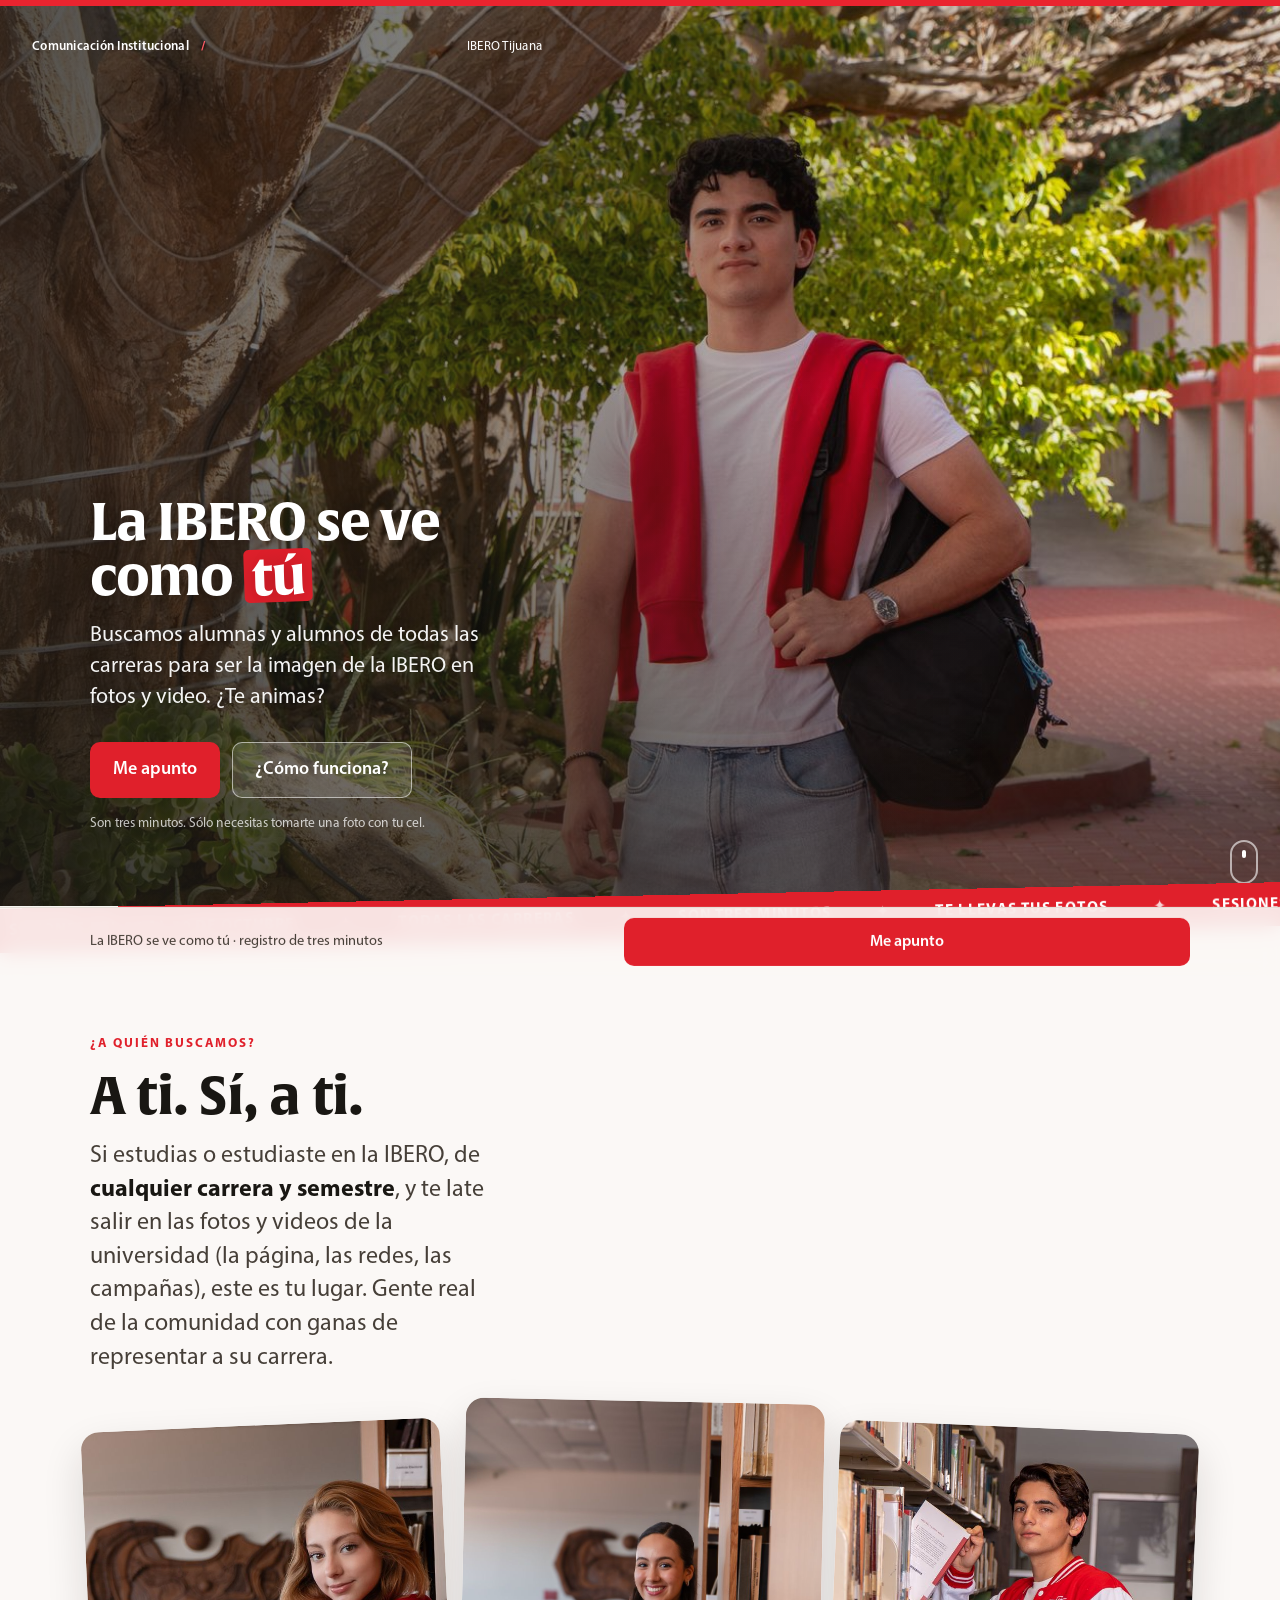
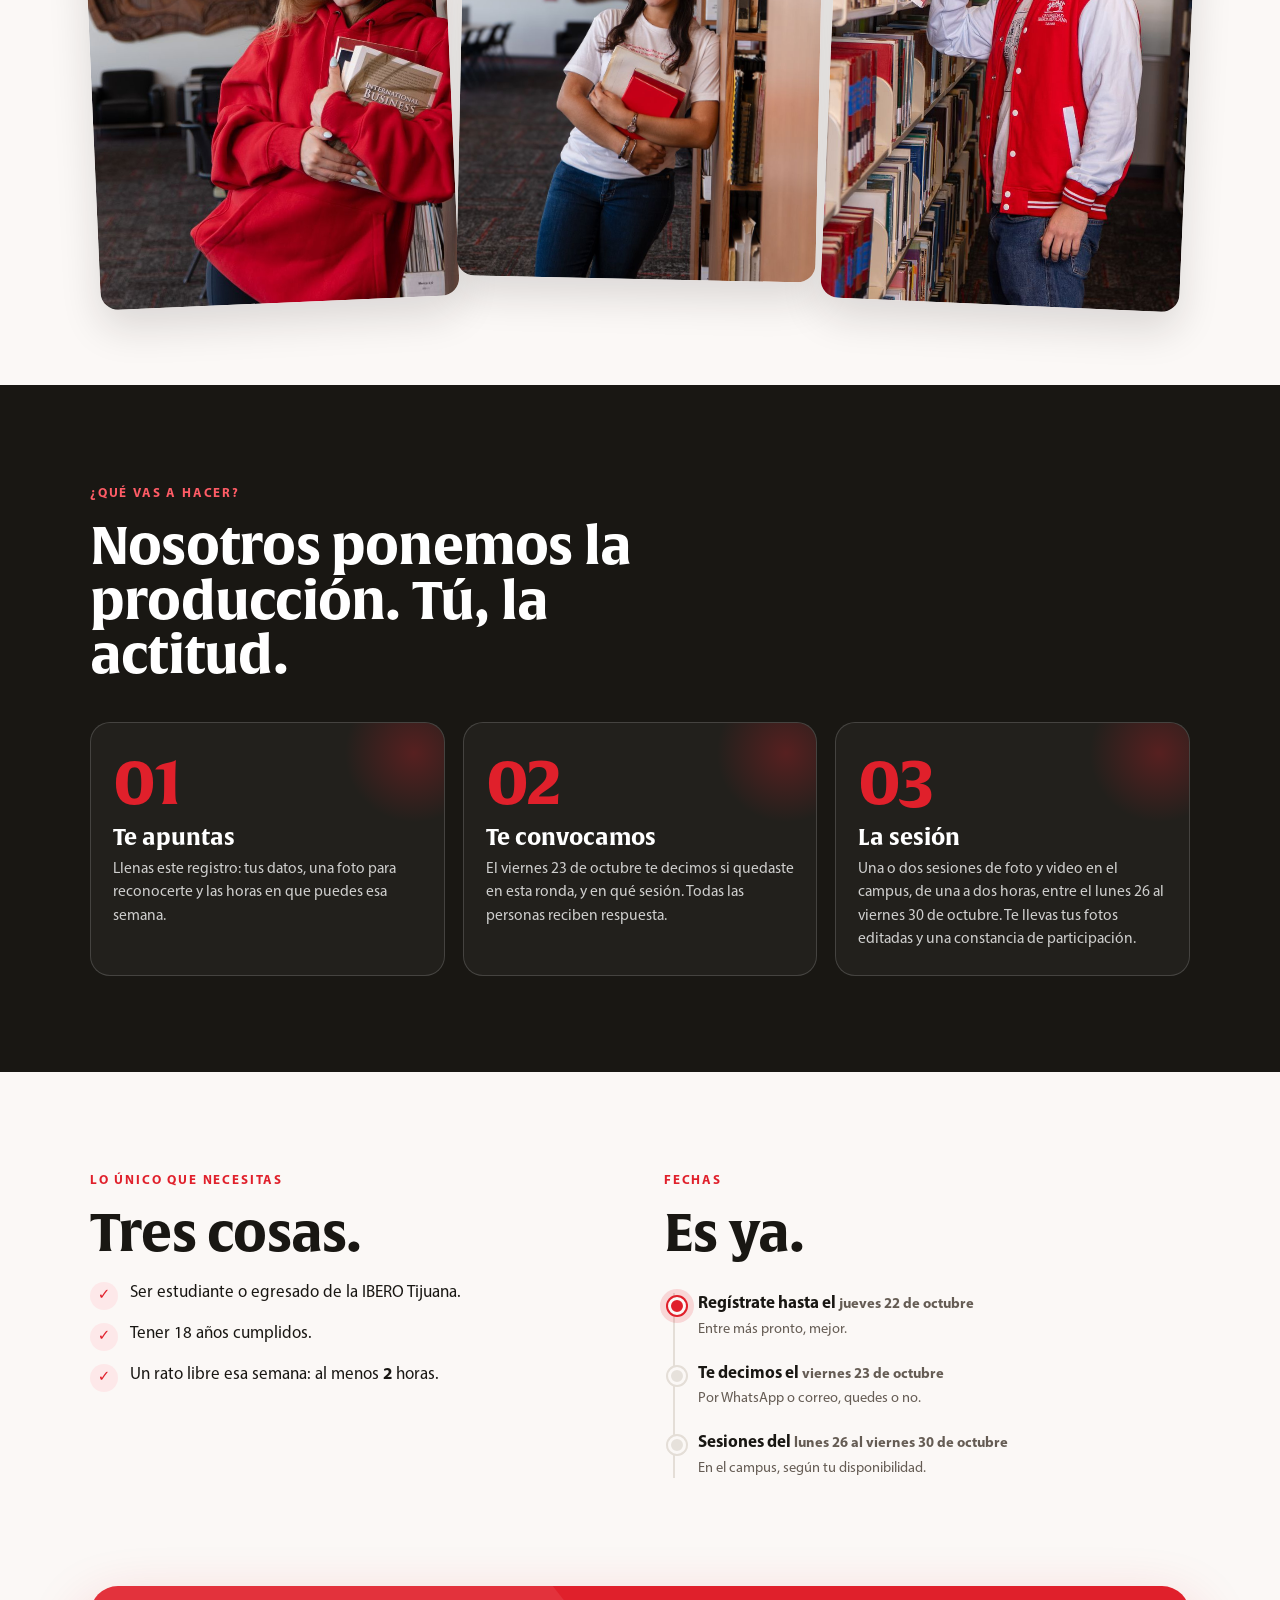
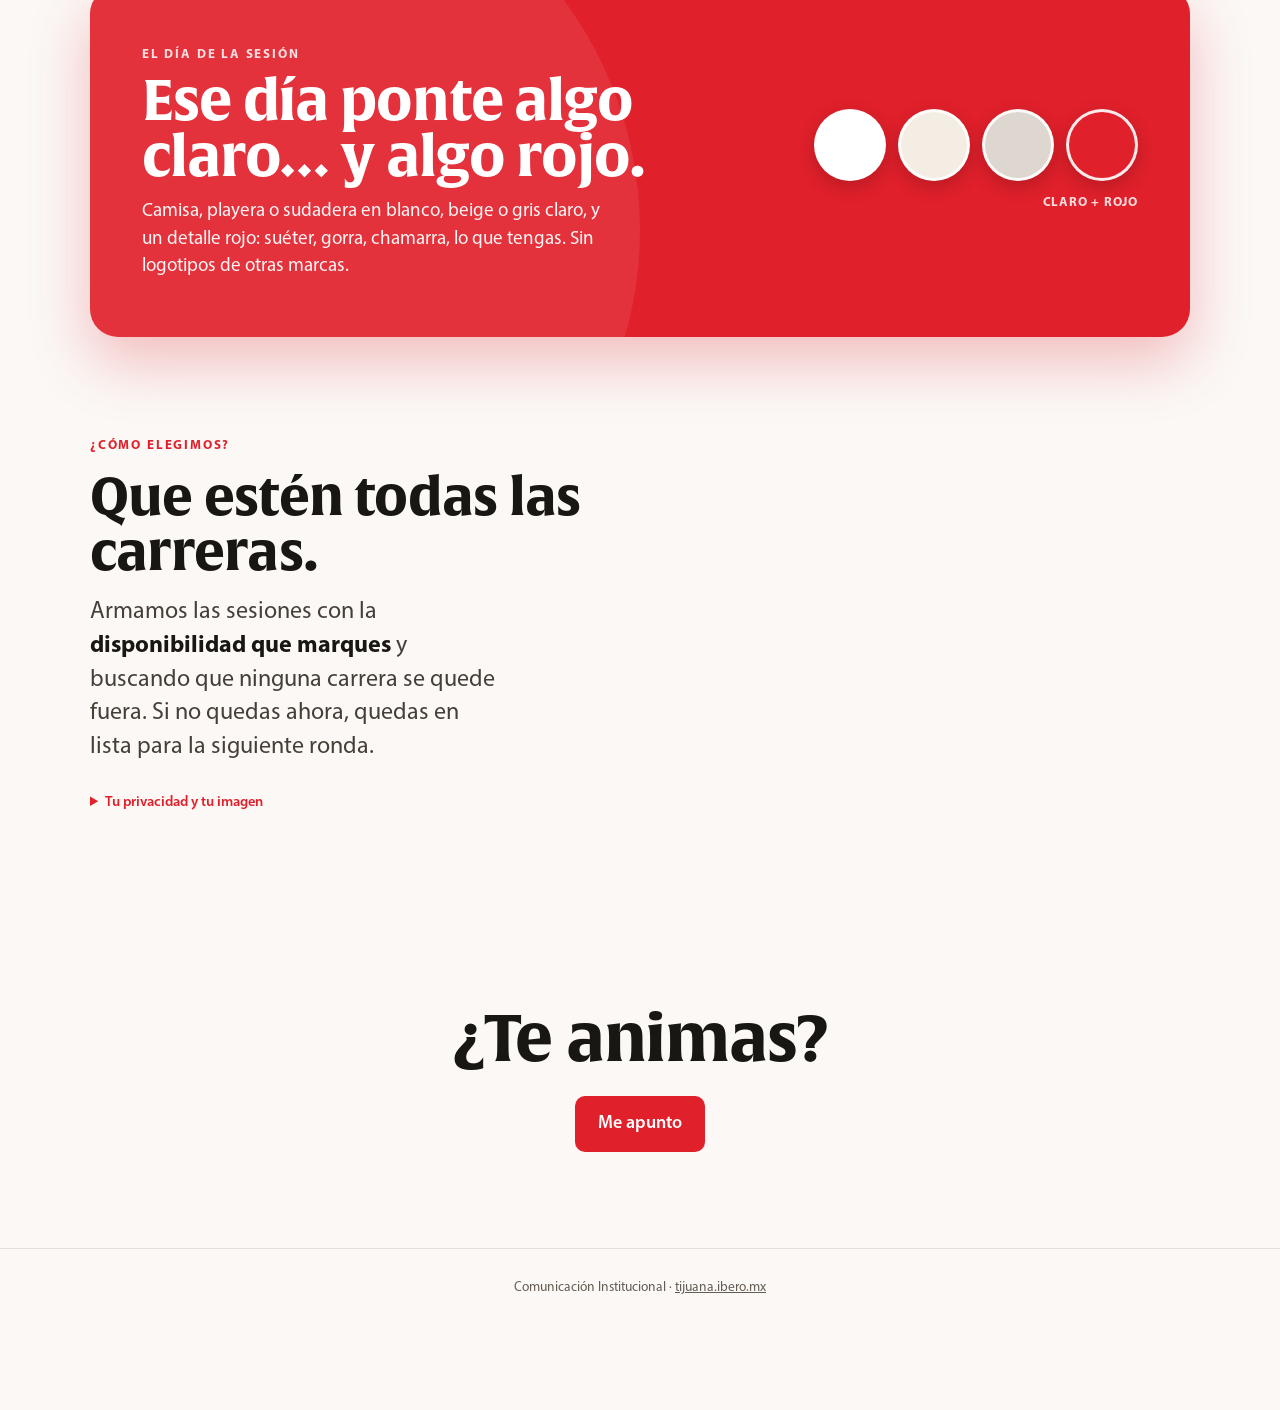
==== commit c94fa24b: "Botón de correo (Outlook) junto al de WhatsApp, mismo mensaje y confirmación v1.21" ====
--- a/index.html
+++ b/index.html
@@ -6,9 +6,9 @@
 <title>La IBERO se ve como tú · Convocatoria</title>
 <meta name="description" content="Convocatoria para alumnas y alumnos de IBERO Tijuana que quieran ser la imagen de la universidad en fotos y video.">
 <link rel="icon" href="data:image/svg+xml,%3Csvg xmlns='http://www.w3.org/2000/svg' viewBox='0 0 32 32'%3E%3Crect width='32' height='32' rx='7' fill='%23E0202B'/%3E%3Ccircle cx='16' cy='13' r='5' fill='%23fff'/%3E%3Cpath d='M7 27c1.5-5 5-7 9-7s7.5 2 9 7z' fill='%23fff'/%3E%3C/svg%3E">
-<link rel="stylesheet" href="tipografia.css?v=1.20">
-<link rel="stylesheet" href="estilos.css?v=1.20">
-<link rel="stylesheet" href="inicio.css?v=1.20">
+<link rel="stylesheet" href="tipografia.css?v=1.21">
+<link rel="stylesheet" href="estilos.css?v=1.21">
+<link rel="stylesheet" href="inicio.css?v=1.21">
 </head>
 <body class="alegre">
 <main>
@@ -276,8 +276,8 @@
 </main>
 <div id="etiqueta-prueba" class="etiqueta-prueba oculto">Modo prueba · se puede avanzar sin llenar</div>
 <canvas id="lienzo" class="oculto"></canvas>
-<script src="config.js?v=1.20"></script>
-<script src="almacen.js?v=1.20"></script>
-<script src="formulario.js?v=1.20"></script>
+<script src="config.js?v=1.21"></script>
+<script src="almacen.js?v=1.21"></script>
+<script src="formulario.js?v=1.21"></script>
 </body>
 </html>
--- a/estilos.css
+++ b/estilos.css
@@ -301,7 +301,13 @@
 .wa-confirma .wa { padding: 3px 9px; }
 .wa-confirma .wa.si { background: var(--ok); color: #fff; border-color: var(--ok); }
 .wa-confirma .wa.no { color: var(--tinta-tenue); border-color: var(--linea-control); }
-.sesion .persona { grid-template-columns: 30px 1fr auto auto; }
+.sesion .persona { grid-template-columns: 30px 1fr auto auto auto; }
+.wa.correo { border-color: var(--info); color: var(--info); padding: 4px 8px; }
+.wa.correo:hover { background: var(--info-velo); }
+#aviso-flotante { position: fixed; left: 50%; bottom: 20px; transform: translate(-50%, 140%); max-width: min(92vw, 560px);
+  background: var(--tinta); color: #fff; font-size: 13.5px; line-height: 1.4; padding: 12px 16px; border-radius: 12px;
+  box-shadow: 0 10px 30px rgba(0,0,0,.25); transition: transform .25s; z-index: 80; }
+#aviso-flotante.visible { transform: translate(-50%, 0); }
 .sesion.no-convocados { background: var(--capa-0); border-style: dashed; }
 .avisos-resumen { margin-top: 12px; }
 .avisos-resumen b { color: var(--tinta); }
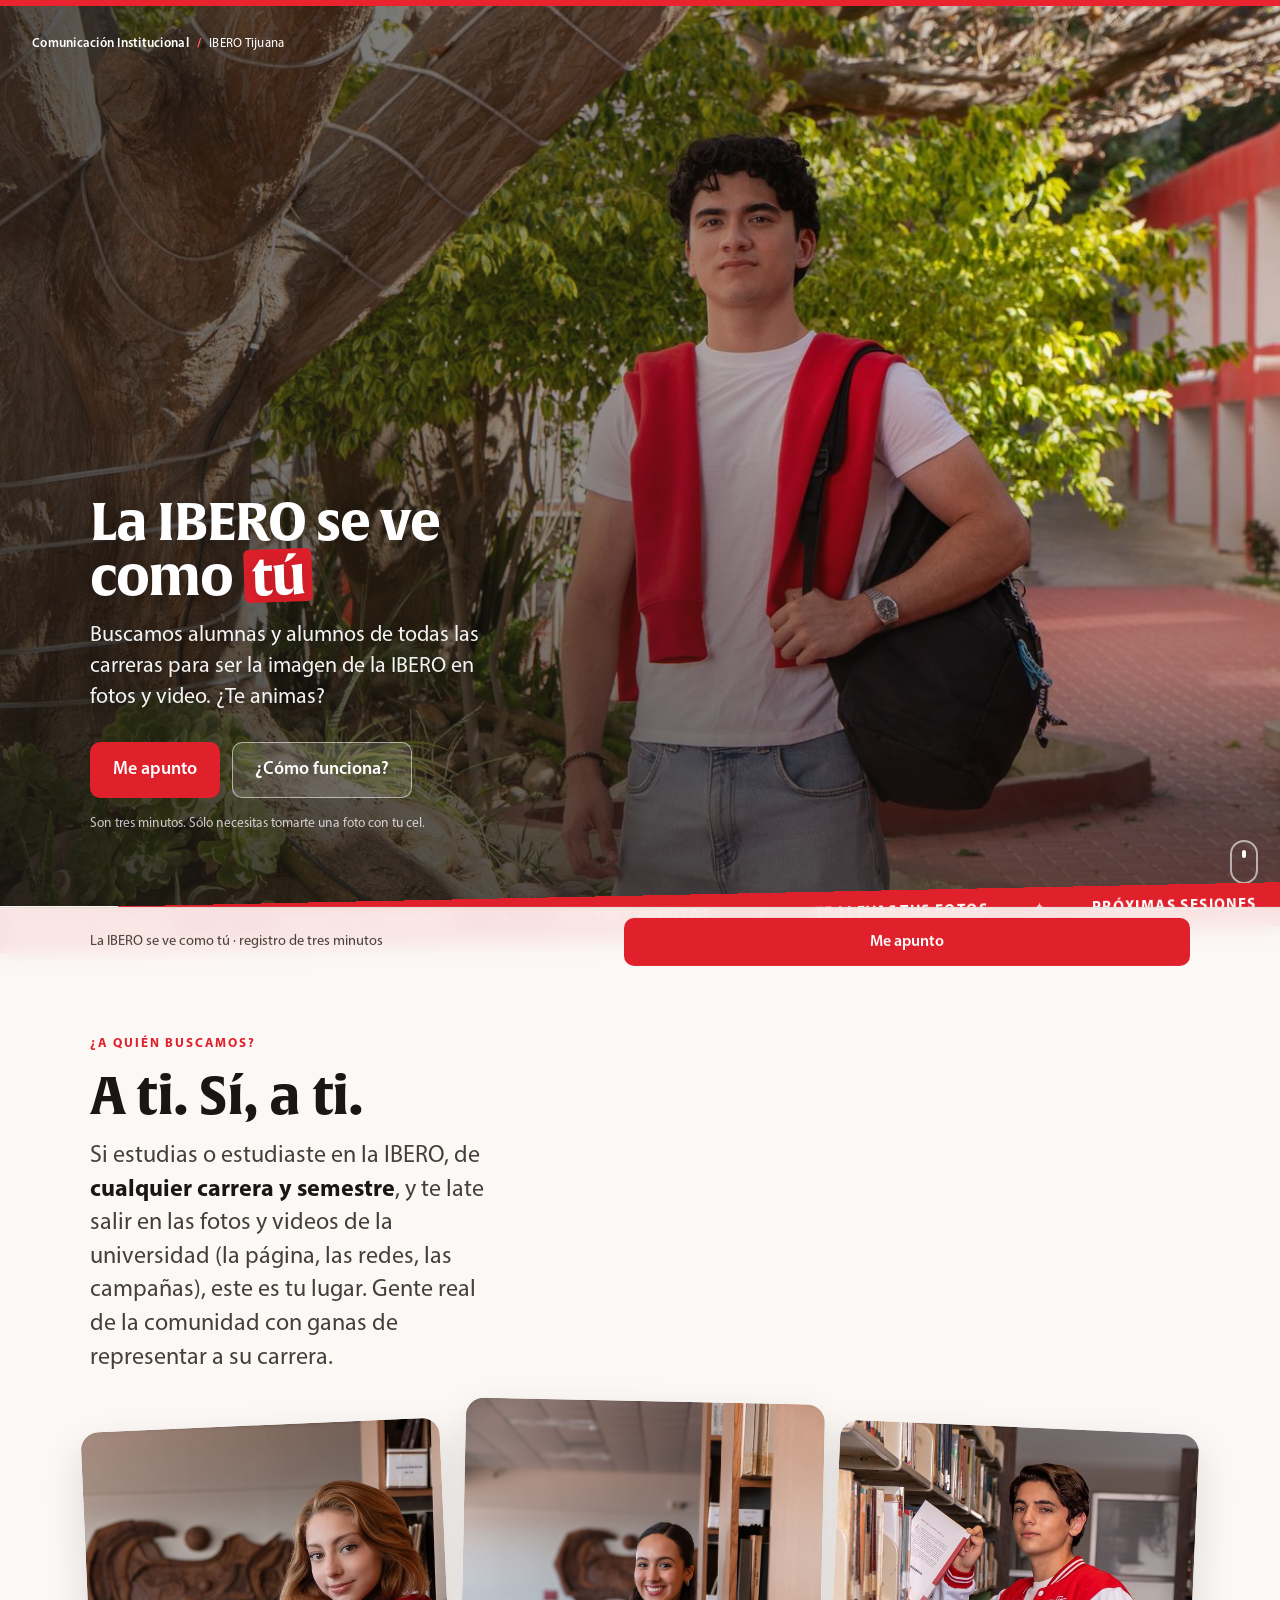
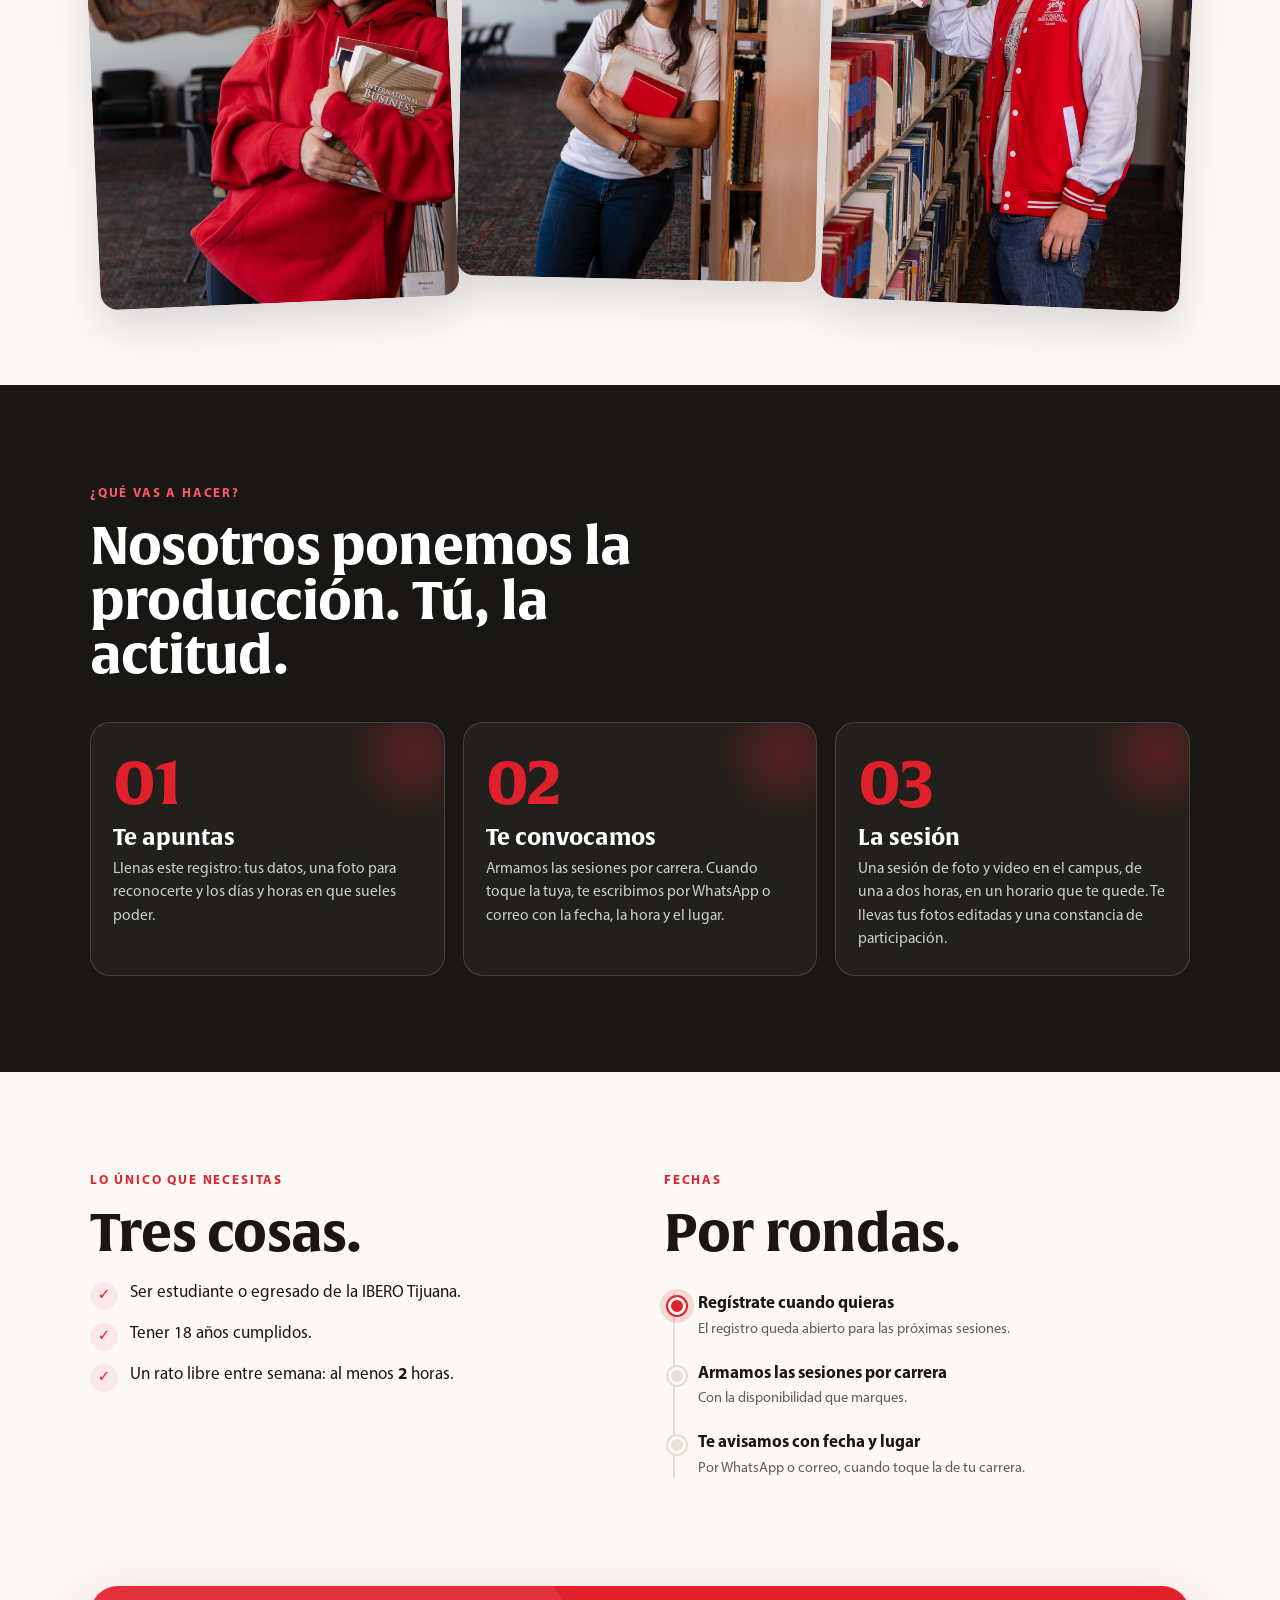
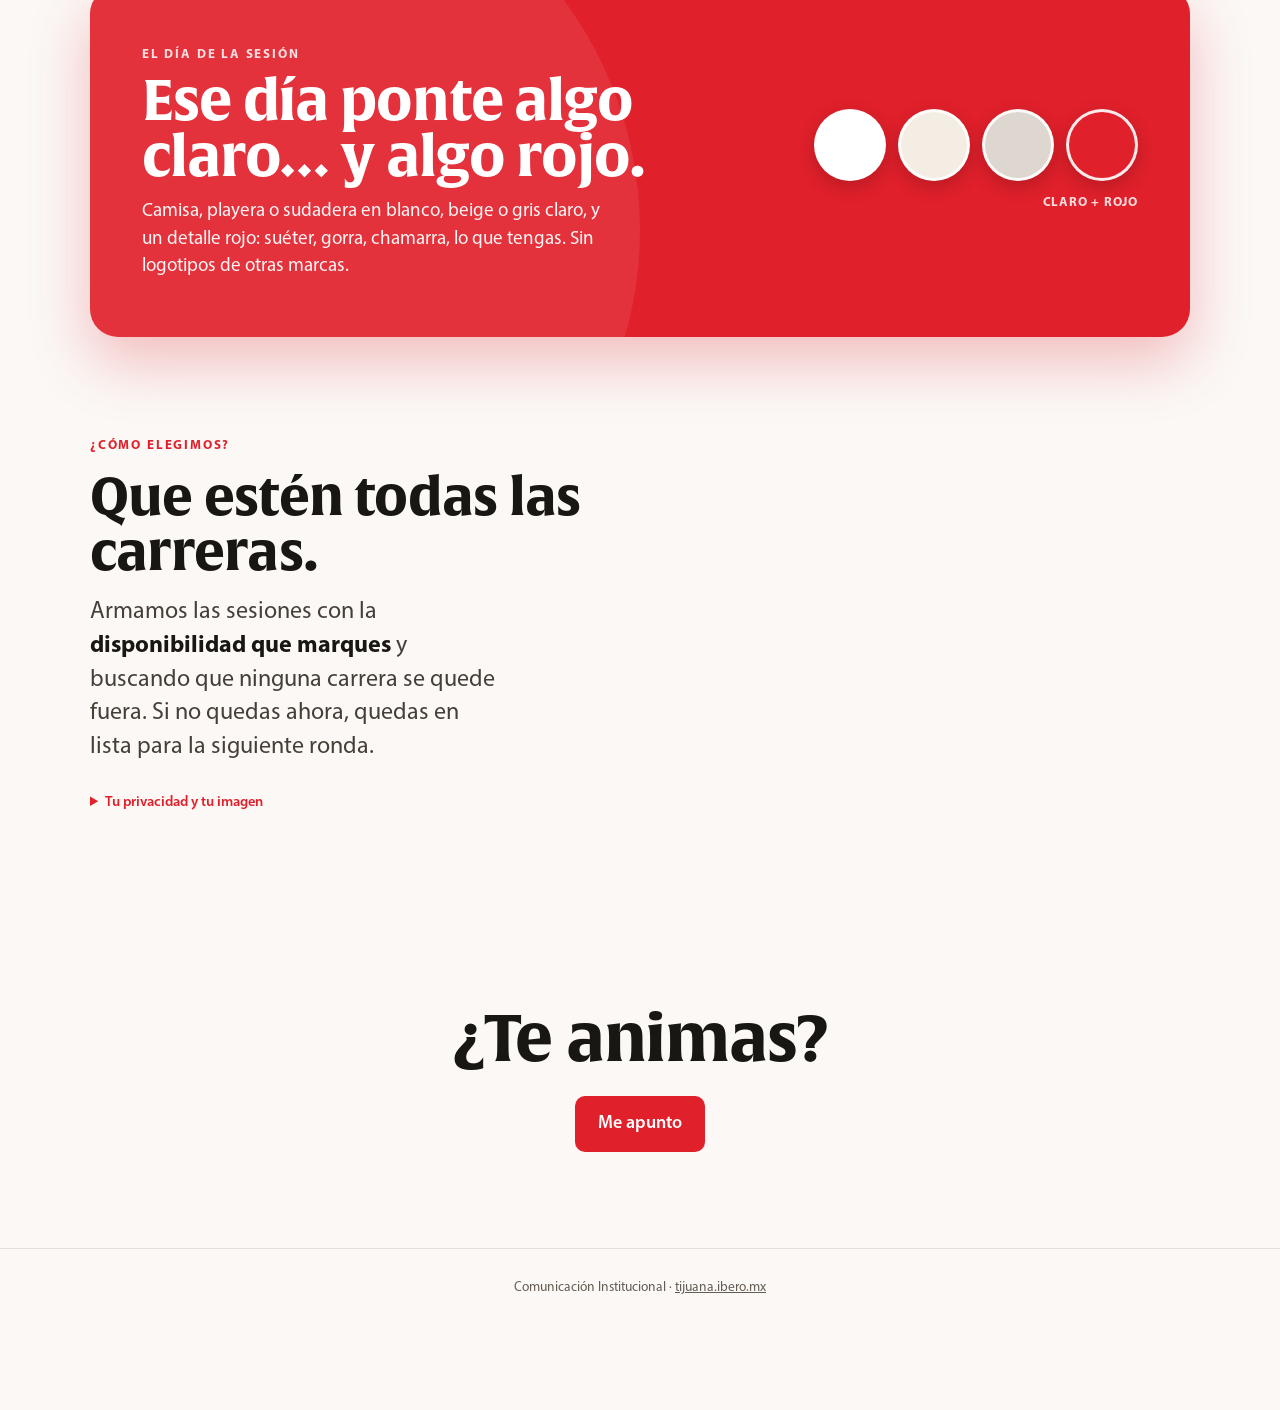
==== commit 2c55eee9: "Registro abierto para futuras sesiones: semana tipo sin fechas y textos sin la semana del 26 al 30 v" ====
--- a/index.html
+++ b/index.html
@@ -6,9 +6,9 @@
 <title>La IBERO se ve como tú · Convocatoria</title>
 <meta name="description" content="Convocatoria para alumnas y alumnos de IBERO Tijuana que quieran ser la imagen de la universidad en fotos y video.">
 <link rel="icon" href="data:image/svg+xml,%3Csvg xmlns='http://www.w3.org/2000/svg' viewBox='0 0 32 32'%3E%3Crect width='32' height='32' rx='7' fill='%23E0202B'/%3E%3Ccircle cx='16' cy='13' r='5' fill='%23fff'/%3E%3Cpath d='M7 27c1.5-5 5-7 9-7s7.5 2 9 7z' fill='%23fff'/%3E%3C/svg%3E">
-<link rel="stylesheet" href="tipografia.css?v=1.21">
-<link rel="stylesheet" href="estilos.css?v=1.21">
-<link rel="stylesheet" href="inicio.css?v=1.21">
+<link rel="stylesheet" href="tipografia.css?v=1.23">
+<link rel="stylesheet" href="estilos.css?v=1.23">
+<link rel="stylesheet" href="inicio.css?v=1.23">
 </head>
 <body class="alegre">
 <main>
@@ -50,17 +50,17 @@
           <div class="paso3 revela" data-retardo="1">
             <div class="num">01</div>
             <h3>Te apuntas</h3>
-            <p>Llenas este registro: tus datos, una foto para reconocerte y las horas en que puedes esa semana.</p>
+            <p>Llenas este registro: tus datos, una foto para reconocerte y los días y horas en que sueles poder.</p>
           </div>
           <div class="paso3 revela" data-retardo="2">
             <div class="num">02</div>
             <h3>Te convocamos</h3>
-            <p>El <span id="txt-aviso"></span> te decimos si quedaste en esta ronda, y en qué sesión. Todas las personas reciben respuesta.</p>
+            <p>Armamos las sesiones por carrera. Cuando toque la tuya, te escribimos por WhatsApp o correo con la fecha, la hora y el lugar.</p>
           </div>
           <div class="paso3 revela" data-retardo="3">
             <div class="num">03</div>
             <h3>La sesión</h3>
-            <p>Una o dos sesiones de foto y video en el campus, de una a dos horas, entre el <span id="txt-rango"></span>. Te llevas <span id="txt-incentivo"></span>.</p>
+            <p>Una sesión de foto y video en el campus, de una a dos horas, en un horario que te quede. Te llevas <span id="txt-incentivo"></span>.</p>
           </div>
         </div>
       </div>
@@ -74,16 +74,16 @@
           <ul class="lista-check revela" data-retardo="1">
             <li><span>Ser estudiante o egresado de la IBERO Tijuana.</span></li>
             <li><span>Tener 18 años cumplidos.</span></li>
-            <li><span>Un rato libre esa semana: al menos <b id="txt-minimo"></b> horas.</span></li>
+            <li><span>Un rato libre entre semana: al menos <b id="txt-minimo"></b> horas.</span></li>
           </ul>
         </div>
         <div>
           <span class="sello revela">Fechas</span>
-          <h2 class="titulo-seccion revela">Es ya.</h2>
+          <h2 class="titulo-seccion revela">Por rondas.</h2>
           <div class="linea-tiempo revela" data-retardo="1">
-            <div class="hito fuerte"><div><b>Regístrate hasta el <span id="txt-cierre"></span></b><span>Entre más pronto, mejor.</span></div></div>
-            <div class="hito"><div><b>Te decimos el <span id="txt-aviso-3"></span></b><span>Por WhatsApp o correo, quedes o no.</span></div></div>
-            <div class="hito"><div><b>Sesiones del <span id="txt-rango-3"></span></b><span>En el campus, según tu disponibilidad.</span></div></div>
+            <div class="hito fuerte"><div><b>Regístrate cuando quieras</b><span>El registro queda abierto para las próximas sesiones.</span></div></div>
+            <div class="hito"><div><b>Armamos las sesiones por carrera</b><span>Con la disponibilidad que marques.</span></div></div>
+            <div class="hito"><div><b>Te avisamos con fecha y lugar</b><span>Por WhatsApp o correo, cuando toque la de tu carrera.</span></div></div>
           </div>
         </div>
       </div>
@@ -214,7 +214,7 @@
     <!-- Paso 3 · disponibilidad -->
     <div id="paso-3" class="tarjeta paso oculto">
       <h2>¿Cuándo puedes?</h2>
-      <p class="intro">Marca <b>todas</b> las horas en que podrías estar en el campus del <span id="txt-rango-2"></span>. Toca o arrastra sobre las casillas; toca el día para marcarlo completo.</p>
+      <p class="intro">Marca los días y horas en que <b>normalmente</b> puedes estar en el campus, de lunes a viernes. Con esto armamos las próximas sesiones. Toca o arrastra sobre las casillas; toca el día para marcarlo completo.</p>
       <div class="rejilla-envoltura">
         <div class="rejilla" id="rejilla" aria-label="Rejilla de disponibilidad"></div>
         <div class="rejilla-pie">
@@ -261,7 +261,7 @@
       <img id="listo-foto" class="foto-cabecera" alt="">
       <div class="cuerpo">
         <h2 id="listo-titulo">¡Ya quedó!</h2>
-        <p class="intro">Tu registro está guardado. Te avisamos el <b id="txt-aviso-2"></b> por WhatsApp o correo, quedes o no.</p>
+        <p class="intro">Tu registro está guardado. Cuando armemos la sesión de tu carrera, te escribimos por WhatsApp o correo con la fecha y el lugar.</p>
         <div id="aviso-prueba" class="aviso alerta oculto"></div>
         <div class="recordatorio">
           <div class="muestras" id="recordatorio-muestras"></div>
@@ -276,8 +276,8 @@
 </main>
 <div id="etiqueta-prueba" class="etiqueta-prueba oculto">Modo prueba · se puede avanzar sin llenar</div>
 <canvas id="lienzo" class="oculto"></canvas>
-<script src="config.js?v=1.21"></script>
-<script src="almacen.js?v=1.21"></script>
-<script src="formulario.js?v=1.21"></script>
+<script src="config.js?v=1.23"></script>
+<script src="almacen.js?v=1.23"></script>
+<script src="formulario.js?v=1.23"></script>
 </body>
 </html>
--- a/estilos.css
+++ b/estilos.css
@@ -321,20 +321,20 @@
 .panel h3 { font-size: 15px; margin-bottom: 10px; }
 .panel h3 small { font-weight: 400; color: var(--tinta-tenue); font-size: 12.5px; }
 .barras { display: grid; gap: 5px; }
-.barra {
+.fila-carrera {
   display: grid; grid-template-columns: minmax(120px, 190px) 1fr 44px; align-items: center; gap: 10px;
   background: none; border: 0; padding: 3px 4px; border-radius: 8px; font: inherit; color: var(--tinta); cursor: pointer; text-align: left;
 }
-.barra:hover { background: var(--capa-1); }
-.barra.activo { background: color-mix(in srgb, var(--tono) 12%, white); }
-.barra .nombre { font-size: 13px; white-space: nowrap; overflow: hidden; text-overflow: ellipsis; display: flex; align-items: center; gap: 7px; }
-.barra .nombre i { width: 9px; height: 9px; border-radius: 50%; background: var(--tono); flex: none; }
-.barra .pista { height: 14px; background: var(--capa-hundida); border-radius: 7px; overflow: hidden; }
-.barra .pista b { display: block; height: 100%; background: var(--tono); border-radius: 7px; min-width: 2px; }
-.barra .n { font-size: 13px; font-weight: 700; font-variant-numeric: tabular-nums; text-align: right; }
-.barra .n small { font-weight: 400; color: var(--tinta-tenue); font-size: 11px; }
-.barra.cero { opacity: .55; }
-.barra.cero .pista b { display: none; }
+.fila-carrera:hover { background: var(--capa-1); }
+.fila-carrera.activo { background: color-mix(in srgb, var(--tono) 12%, white); }
+.fila-carrera .nombre { font-size: 13px; white-space: nowrap; overflow: hidden; text-overflow: ellipsis; display: flex; align-items: center; gap: 7px; }
+.fila-carrera .nombre i { width: 9px; height: 9px; border-radius: 50%; background: var(--tono); flex: none; }
+.fila-carrera .pista { height: 14px; background: var(--capa-hundida); border-radius: 7px; overflow: hidden; }
+.fila-carrera .pista b { display: block; height: 100%; background: var(--tono); border-radius: 7px; min-width: 2px; }
+.fila-carrera .n { font-size: 13px; font-weight: 700; font-variant-numeric: tabular-nums; text-align: right; }
+.fila-carrera .n small { font-weight: 400; color: var(--tinta-tenue); font-size: 11px; }
+.fila-carrera.cero { opacity: .55; }
+.fila-carrera.cero .pista b { display: none; }
 .faltan { margin-top: 10px; font-size: 13px; }
 .faltan b { color: var(--peligro); }
 .genero-barra { display: flex; height: 26px; border-radius: 8px; overflow: hidden; background: var(--capa-hundida); }
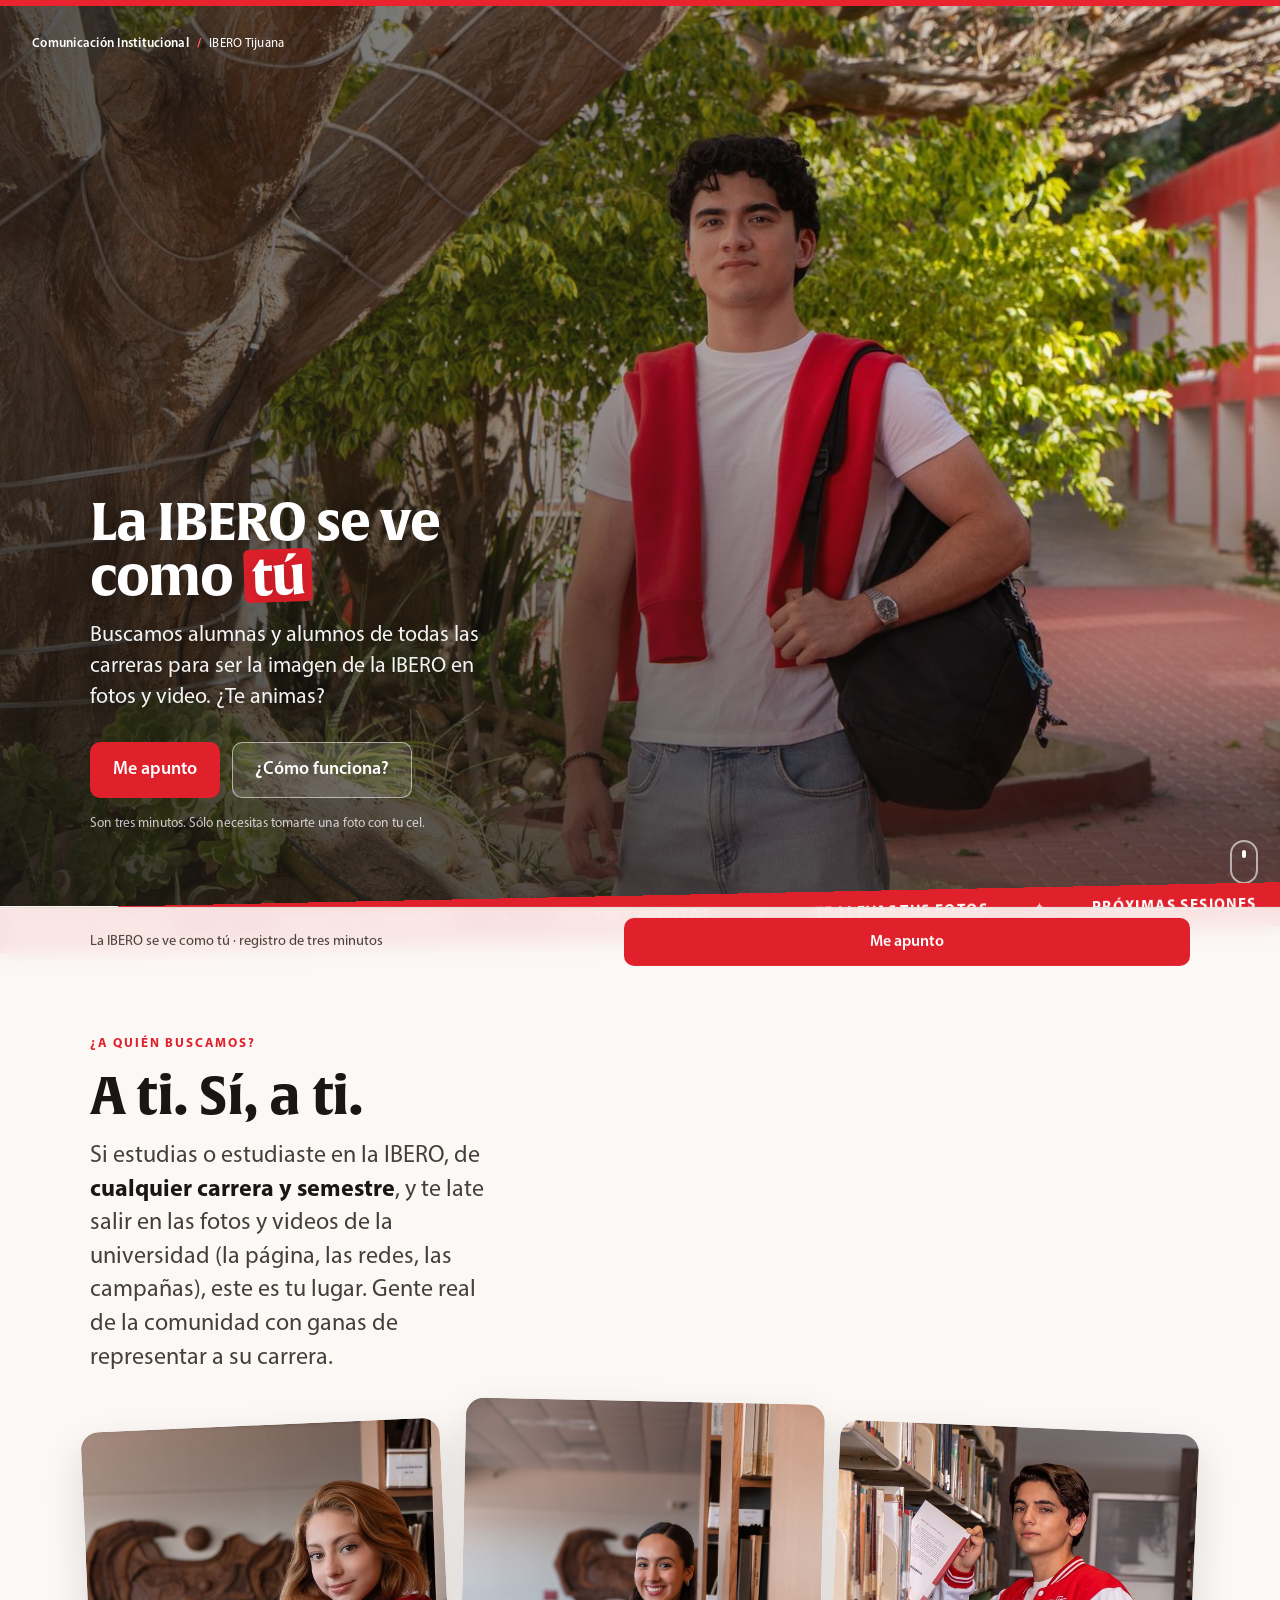
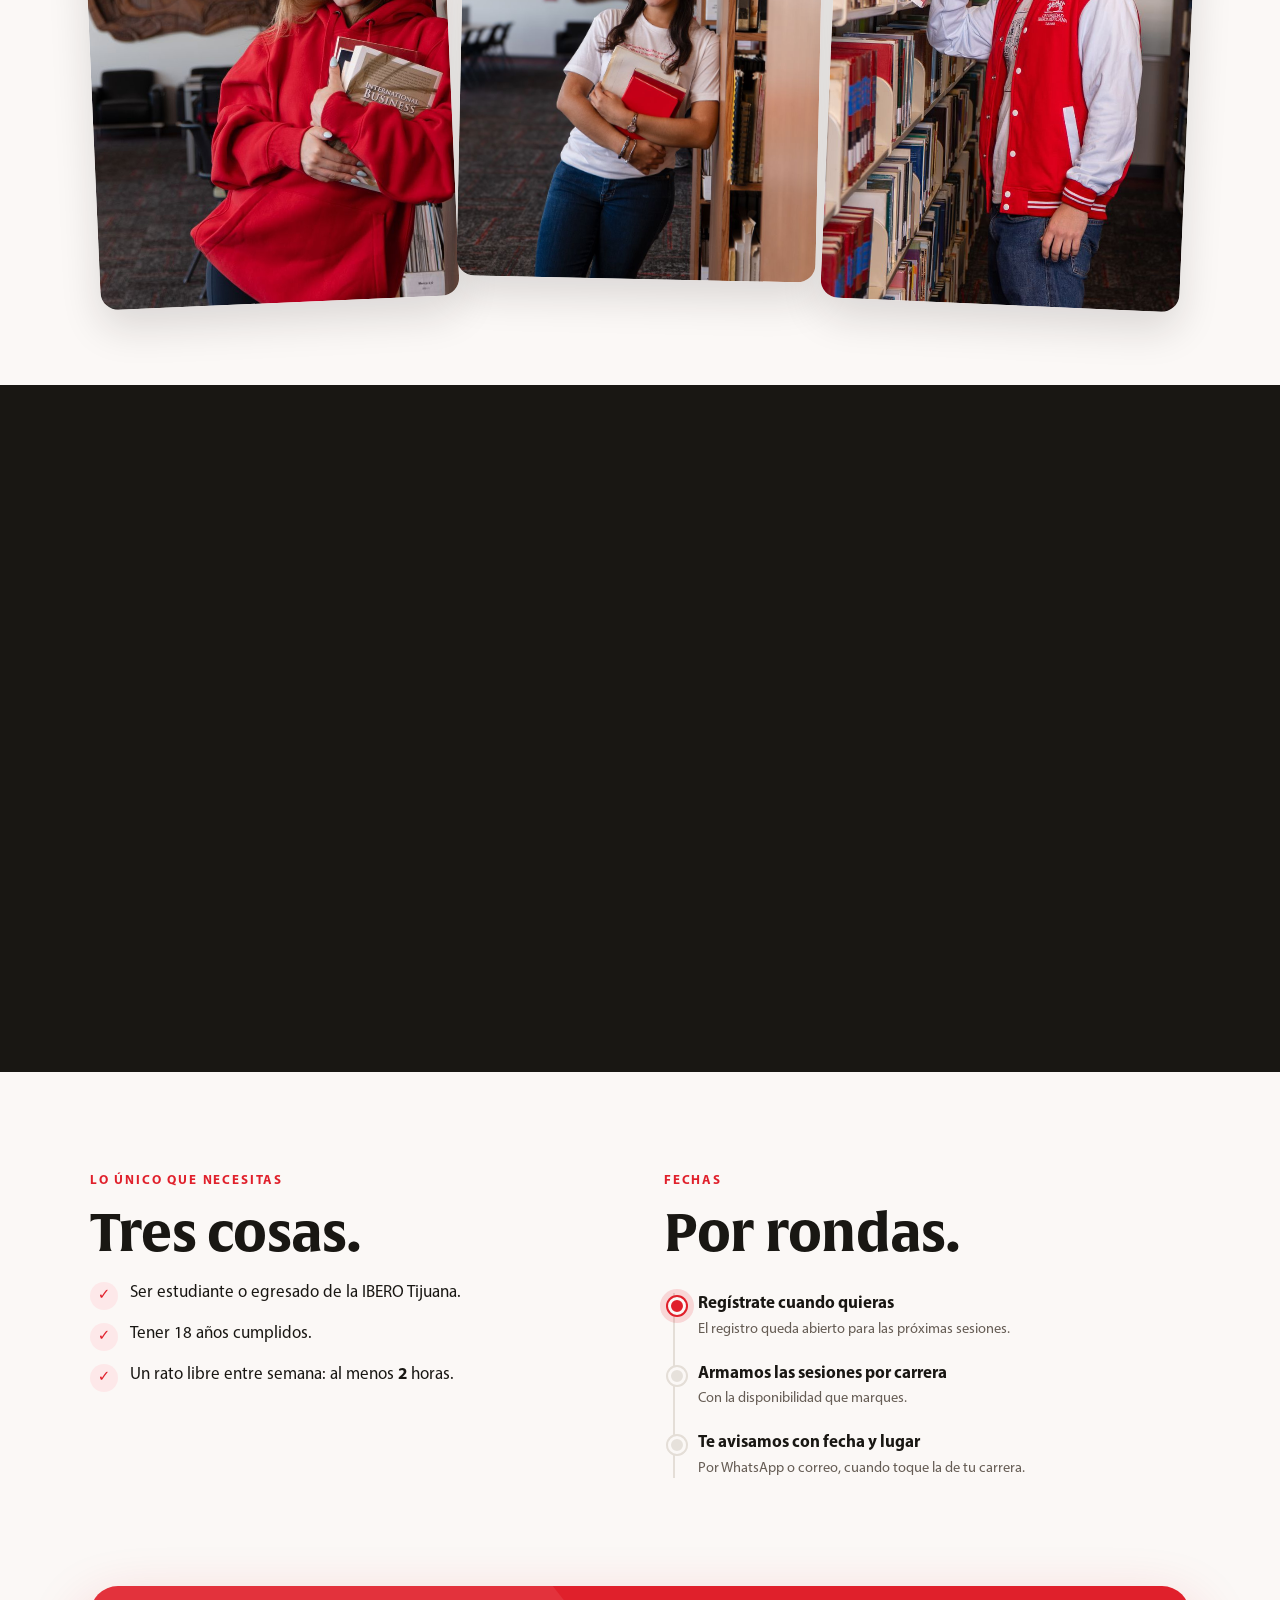
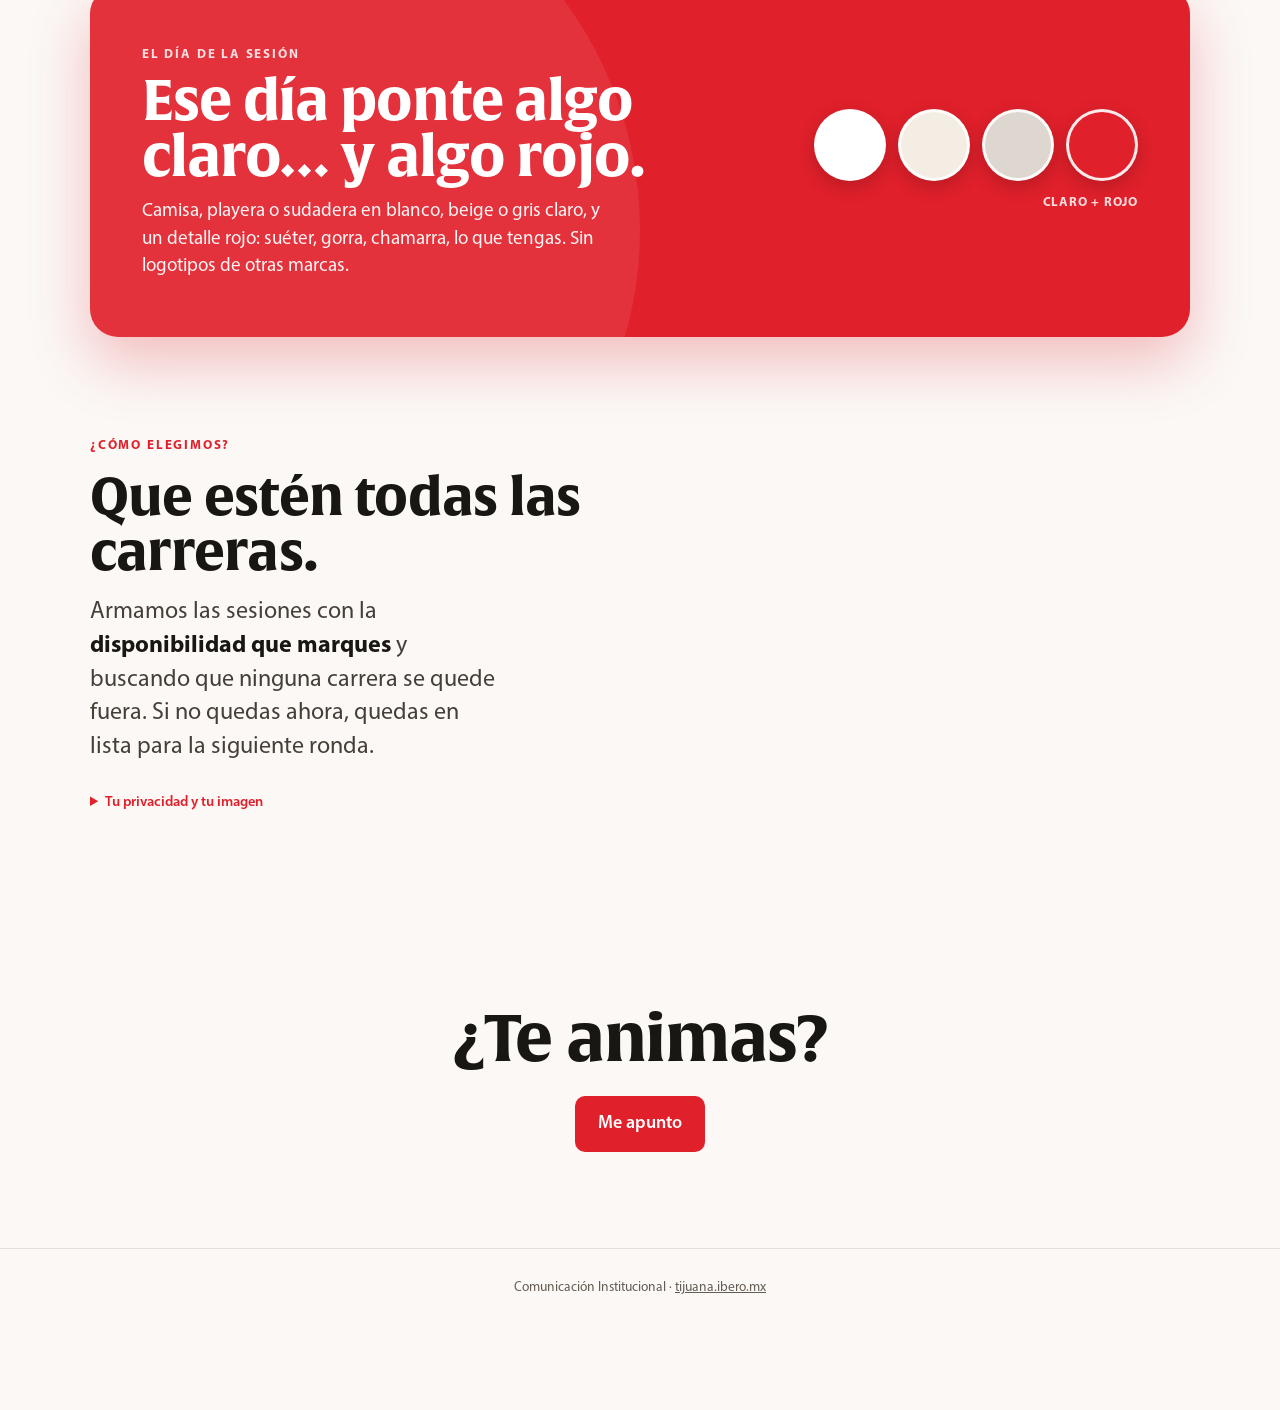
==== commit 86c8e32c: "Contactos para el celular: archivo .vcf con nombre, carrera, sesión y foto v1.25" ====
--- a/index.html
+++ b/index.html
@@ -6,9 +6,9 @@
 <title>La IBERO se ve como tú · Convocatoria</title>
 <meta name="description" content="Convocatoria para alumnas y alumnos de IBERO Tijuana que quieran ser la imagen de la universidad en fotos y video.">
 <link rel="icon" href="data:image/svg+xml,%3Csvg xmlns='http://www.w3.org/2000/svg' viewBox='0 0 32 32'%3E%3Crect width='32' height='32' rx='7' fill='%23E0202B'/%3E%3Ccircle cx='16' cy='13' r='5' fill='%23fff'/%3E%3Cpath d='M7 27c1.5-5 5-7 9-7s7.5 2 9 7z' fill='%23fff'/%3E%3C/svg%3E">
-<link rel="stylesheet" href="tipografia.css?v=1.23">
-<link rel="stylesheet" href="estilos.css?v=1.23">
-<link rel="stylesheet" href="inicio.css?v=1.23">
+<link rel="stylesheet" href="tipografia.css?v=1.25">
+<link rel="stylesheet" href="estilos.css?v=1.25">
+<link rel="stylesheet" href="inicio.css?v=1.25">
 </head>
 <body class="alegre">
 <main>
@@ -276,8 +276,8 @@
 </main>
 <div id="etiqueta-prueba" class="etiqueta-prueba oculto">Modo prueba · se puede avanzar sin llenar</div>
 <canvas id="lienzo" class="oculto"></canvas>
-<script src="config.js?v=1.23"></script>
-<script src="almacen.js?v=1.23"></script>
-<script src="formulario.js?v=1.23"></script>
+<script src="config.js?v=1.25"></script>
+<script src="almacen.js?v=1.25"></script>
+<script src="formulario.js?v=1.25"></script>
 </body>
 </html>
--- a/estilos.css
+++ b/estilos.css
@@ -301,7 +301,9 @@
 .wa-confirma .wa { padding: 3px 9px; }
 .wa-confirma .wa.si { background: var(--ok); color: #fff; border-color: var(--ok); }
 .wa-confirma .wa.no { color: var(--tinta-tenue); border-color: var(--linea-control); }
-.sesion .persona { grid-template-columns: 30px 1fr auto auto auto; }
+.sesion .persona { grid-template-columns: 30px 1fr auto auto auto auto; }
+.wa.recado { border-color: var(--alerta); color: var(--alerta); padding: 3px 7px; font-size: 13px; }
+.wa.recado:hover { background: var(--alerta-velo); }
 .wa.correo { border-color: var(--info); color: var(--info); padding: 4px 8px; }
 .wa.correo:hover { background: var(--info-velo); }
 #aviso-flotante { position: fixed; left: 50%; bottom: 20px; transform: translate(-50%, 140%); max-width: min(92vw, 560px);
@@ -505,3 +507,27 @@
   letter-spacing: .04em; text-transform: uppercase; padding: 9px 12px; border-radius: 8px;
   box-shadow: var(--sombra);
 }
+
+/* ── Contactos para el celular ─────────────────────────── */
+.contactos { max-width: 560px; }
+.contactos h2 { margin: 0 44px 4px 0; }
+.ct-intro { margin: 0; color: var(--tinta-media); font-size: 14.5px; }
+.ct-opciones { display: grid; grid-template-columns: 1fr 1fr; gap: 0 10px; }
+.ct-opciones .casilla { padding: 10px 12px; font-size: 14px; margin-top: 10px; }
+.ct-opciones .casilla em { font-style: normal; color: var(--tinta-tenue); font-size: 12.5px; }
+.ct-muestra { margin-top: 16px; }
+.ct-muestra small { display: block; font-size: 12.5px; font-weight: 700; color: var(--tinta-tenue); text-transform: uppercase; letter-spacing: .04em; }
+#ct-lista { list-style: none; margin: 8px 0 0; padding: 4px; max-height: 240px; overflow: auto;
+  border: 1px solid var(--linea-sutil); border-radius: var(--radio); background: var(--capa-1); }
+#ct-lista li { display: grid; grid-template-columns: 34px 1fr; gap: 10px; align-items: center; padding: 6px 8px; }
+#ct-lista li + li { border-top: 1px solid var(--linea-sutil); }
+#ct-lista img, #ct-lista i { width: 34px; height: 34px; border-radius: 50%; object-fit: cover; display: grid; place-items: center;
+  background: var(--capa-hundida); font-style: normal; font-weight: 700; color: var(--tinta-media); }
+#ct-lista b { display: block; font-size: 14px; }
+#ct-lista span small { font-size: 12px; color: var(--tinta-tenue); text-transform: none; letter-spacing: 0; font-weight: 400; }
+.ct-como { margin-top: 14px; font-size: 14px; color: var(--tinta-media); }
+.ct-como summary { cursor: pointer; font-weight: 700; color: var(--marca-tinta); }
+.ct-como ol { margin: 8px 0 0; padding-left: 20px; }
+.ct-como li { margin-top: 4px; }
+.ct-como p { margin: 8px 0 0; }
+@media (max-width: 520px) { .ct-opciones { grid-template-columns: 1fr; } }
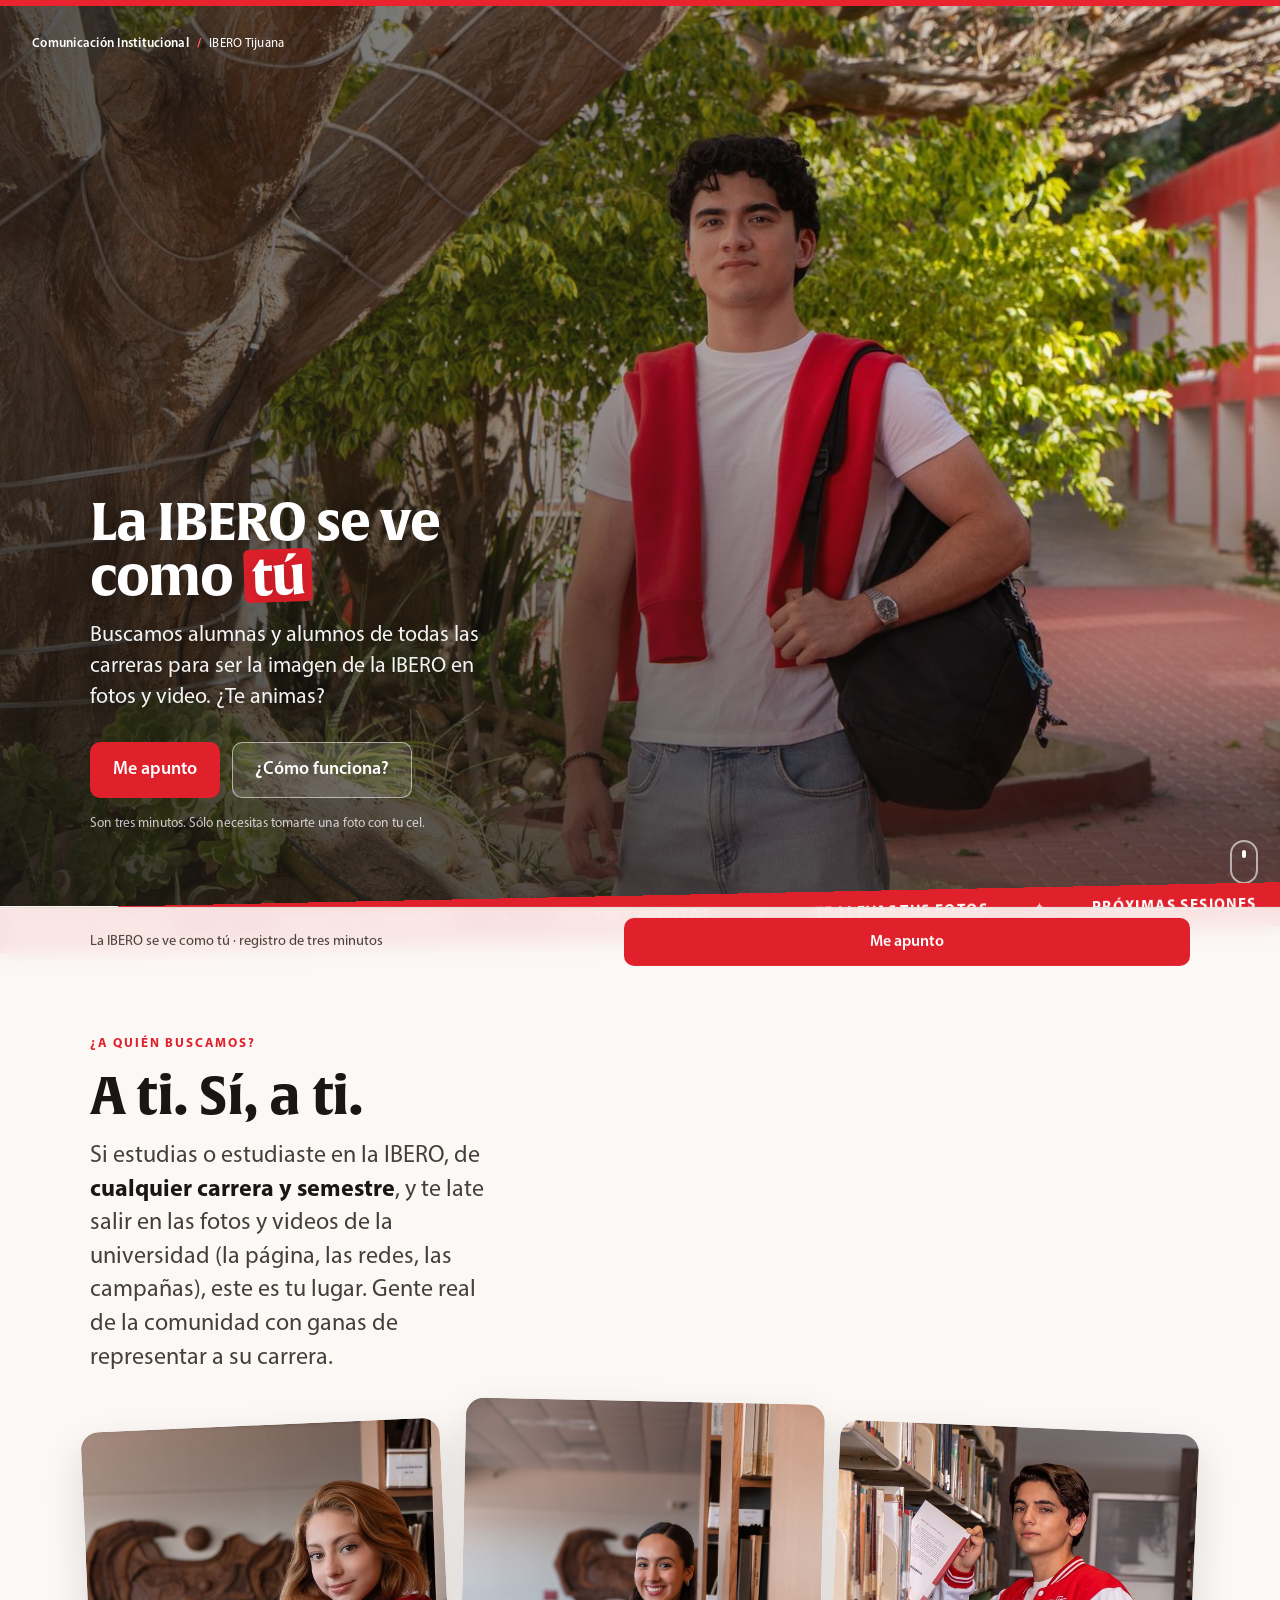
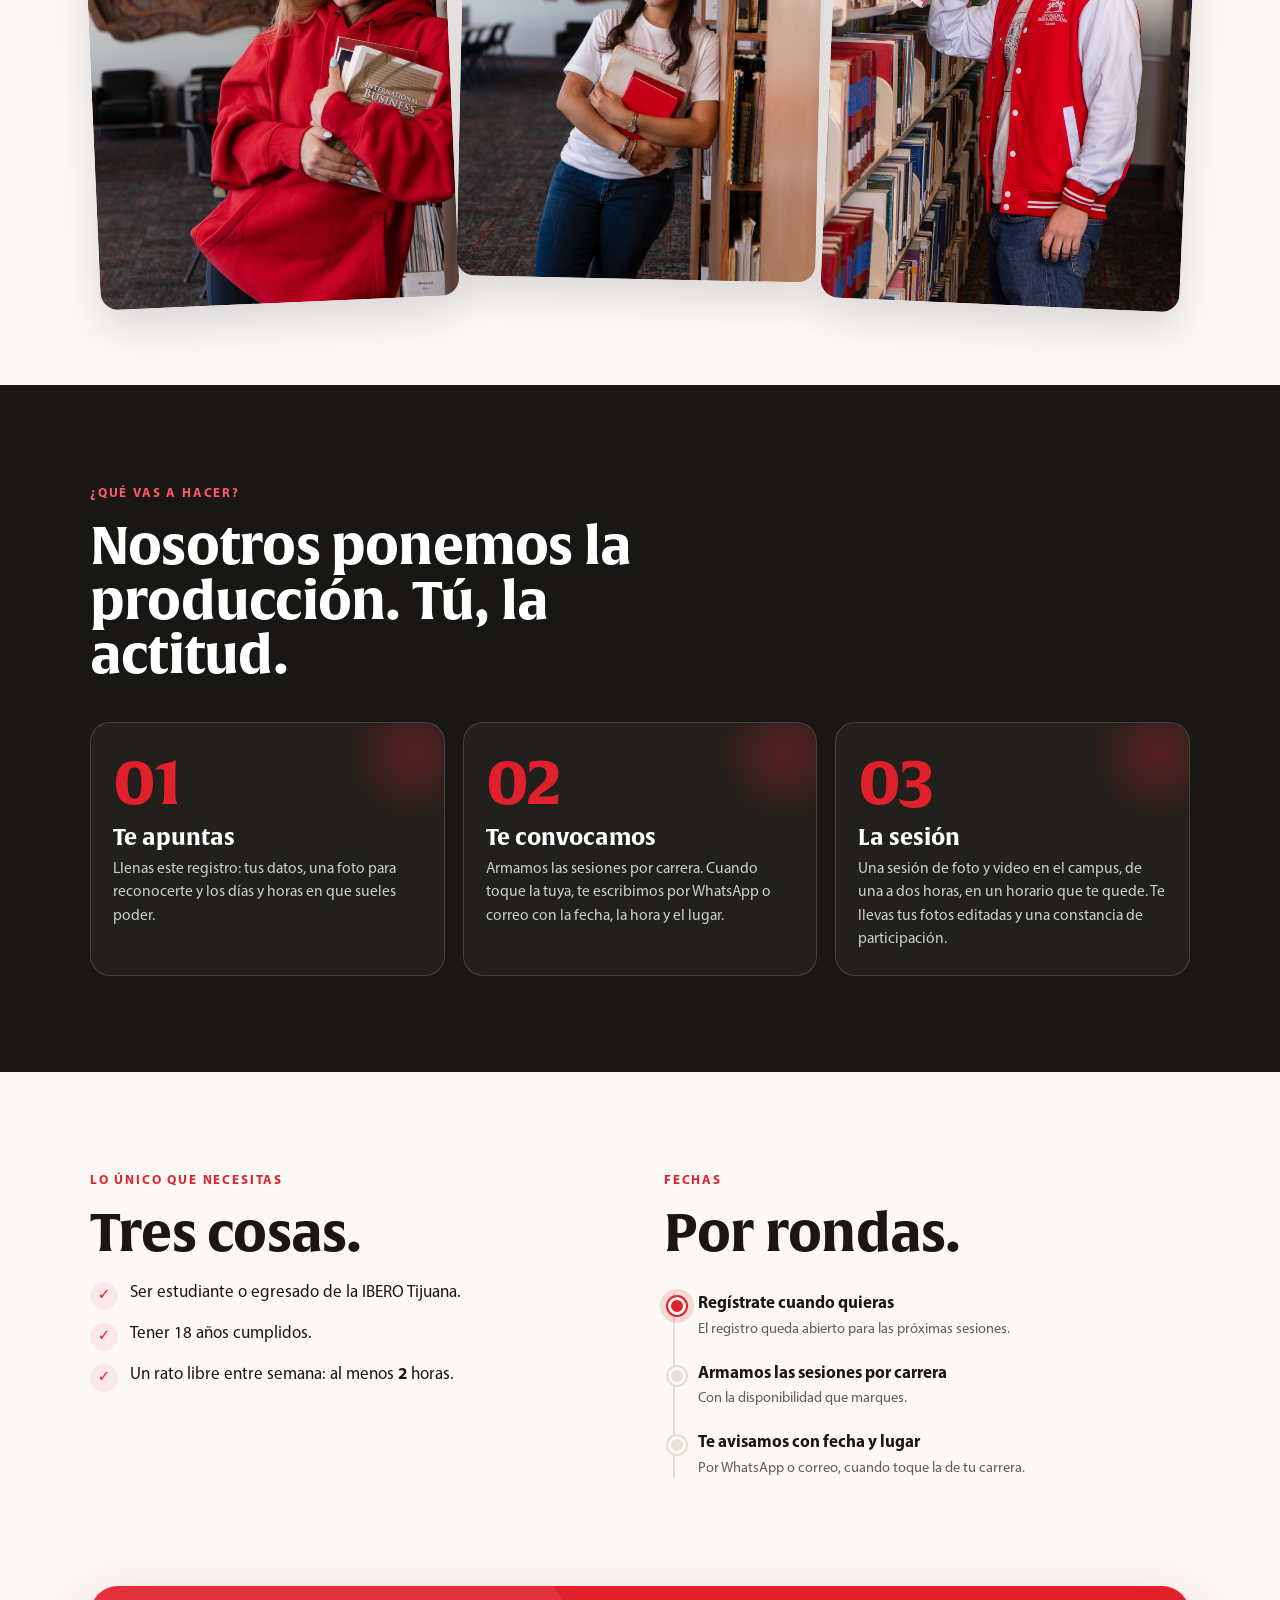
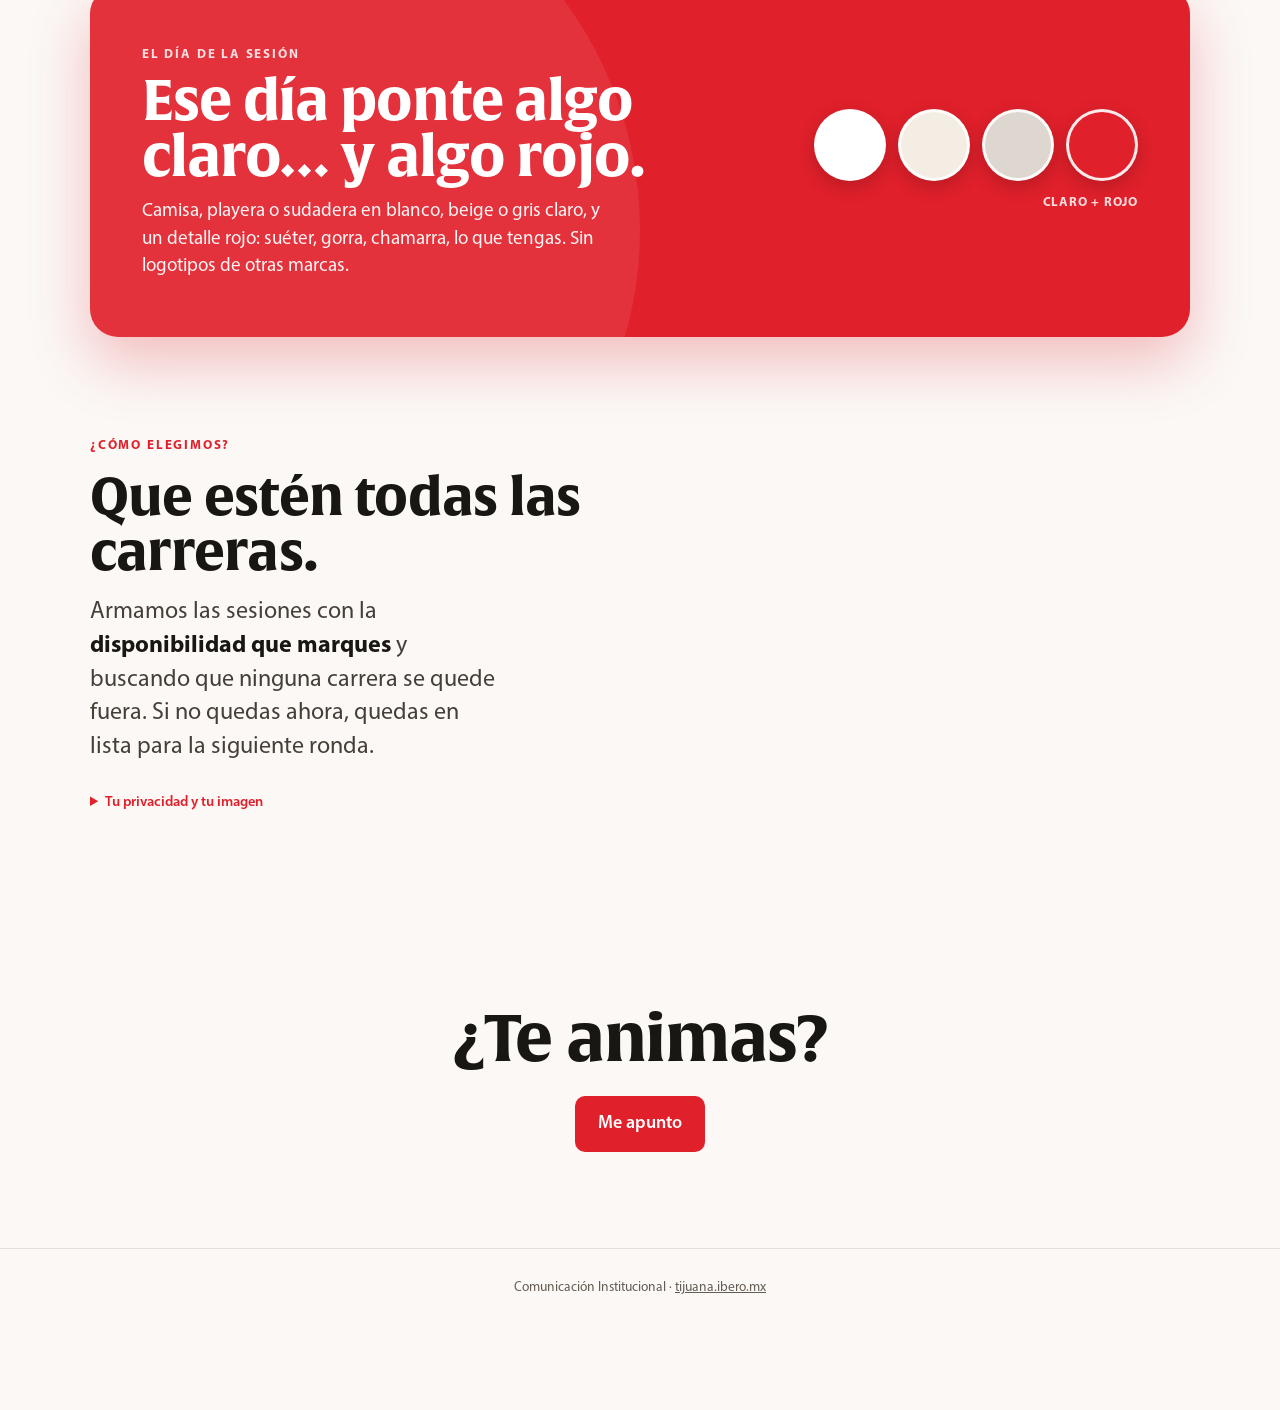
==== commit 916f0d04: "Recordatorio del día: botón por alumno y Recordar a todos por sesión v1.26" ====
--- a/index.html
+++ b/index.html
@@ -6,9 +6,9 @@
 <title>La IBERO se ve como tú · Convocatoria</title>
 <meta name="description" content="Convocatoria para alumnas y alumnos de IBERO Tijuana que quieran ser la imagen de la universidad en fotos y video.">
 <link rel="icon" href="data:image/svg+xml,%3Csvg xmlns='http://www.w3.org/2000/svg' viewBox='0 0 32 32'%3E%3Crect width='32' height='32' rx='7' fill='%23E0202B'/%3E%3Ccircle cx='16' cy='13' r='5' fill='%23fff'/%3E%3Cpath d='M7 27c1.5-5 5-7 9-7s7.5 2 9 7z' fill='%23fff'/%3E%3C/svg%3E">
-<link rel="stylesheet" href="tipografia.css?v=1.25">
-<link rel="stylesheet" href="estilos.css?v=1.25">
-<link rel="stylesheet" href="inicio.css?v=1.25">
+<link rel="stylesheet" href="tipografia.css?v=1.26">
+<link rel="stylesheet" href="estilos.css?v=1.26">
+<link rel="stylesheet" href="inicio.css?v=1.26">
 </head>
 <body class="alegre">
 <main>
@@ -276,8 +276,8 @@
 </main>
 <div id="etiqueta-prueba" class="etiqueta-prueba oculto">Modo prueba · se puede avanzar sin llenar</div>
 <canvas id="lienzo" class="oculto"></canvas>
-<script src="config.js?v=1.25"></script>
-<script src="almacen.js?v=1.25"></script>
-<script src="formulario.js?v=1.25"></script>
+<script src="config.js?v=1.26"></script>
+<script src="almacen.js?v=1.26"></script>
+<script src="formulario.js?v=1.26"></script>
 </body>
 </html>
--- a/estilos.css
+++ b/estilos.css
@@ -302,8 +302,19 @@
 .wa-confirma .wa.si { background: var(--ok); color: #fff; border-color: var(--ok); }
 .wa-confirma .wa.no { color: var(--tinta-tenue); border-color: var(--linea-control); }
 .sesion .persona { grid-template-columns: 30px 1fr auto auto auto auto; }
-.wa.recado { border-color: var(--alerta); color: var(--alerta); padding: 3px 7px; font-size: 13px; }
-.wa.recado:hover { background: var(--alerta-velo); }
+.wa.recordar { border-color: var(--alerta); color: var(--alerta); padding: 3px 7px; font-size: 13px; }
+.wa.recordar:hover { background: var(--alerta-velo); }
+.wa.recordar.hecho { border-color: var(--linea-control); color: var(--tinta-tenue); }
+.recordar-todos { margin: 2px 0 8px; }
+.recordar-todos .wa.recordar { padding: 5px 12px; font-weight: 700; }
+.recordar-todos .hecho { font-size: 12.5px; font-weight: 700; color: var(--ok); }
+#cola-recordar { position: fixed; left: 50%; bottom: 18px; transform: translateX(-50%); z-index: 70;
+  display: flex; align-items: center; gap: 10px; flex-wrap: wrap; max-width: min(94vw, 640px);
+  background: var(--capa-2); border: 1px solid var(--linea-control); border-radius: 14px;
+  padding: 12px 14px; box-shadow: 0 12px 34px rgba(0,0,0,.22); }
+#cola-recordar > div { flex: 1 1 200px; }
+#cola-recordar small { display: block; font-size: 12px; color: var(--tinta-tenue); font-weight: 700; }
+#cola-recordar b { font-size: 15.5px; }
 .wa.correo { border-color: var(--info); color: var(--info); padding: 4px 8px; }
 .wa.correo:hover { background: var(--info-velo); }
 #aviso-flotante { position: fixed; left: 50%; bottom: 20px; transform: translate(-50%, 140%); max-width: min(92vw, 560px);
